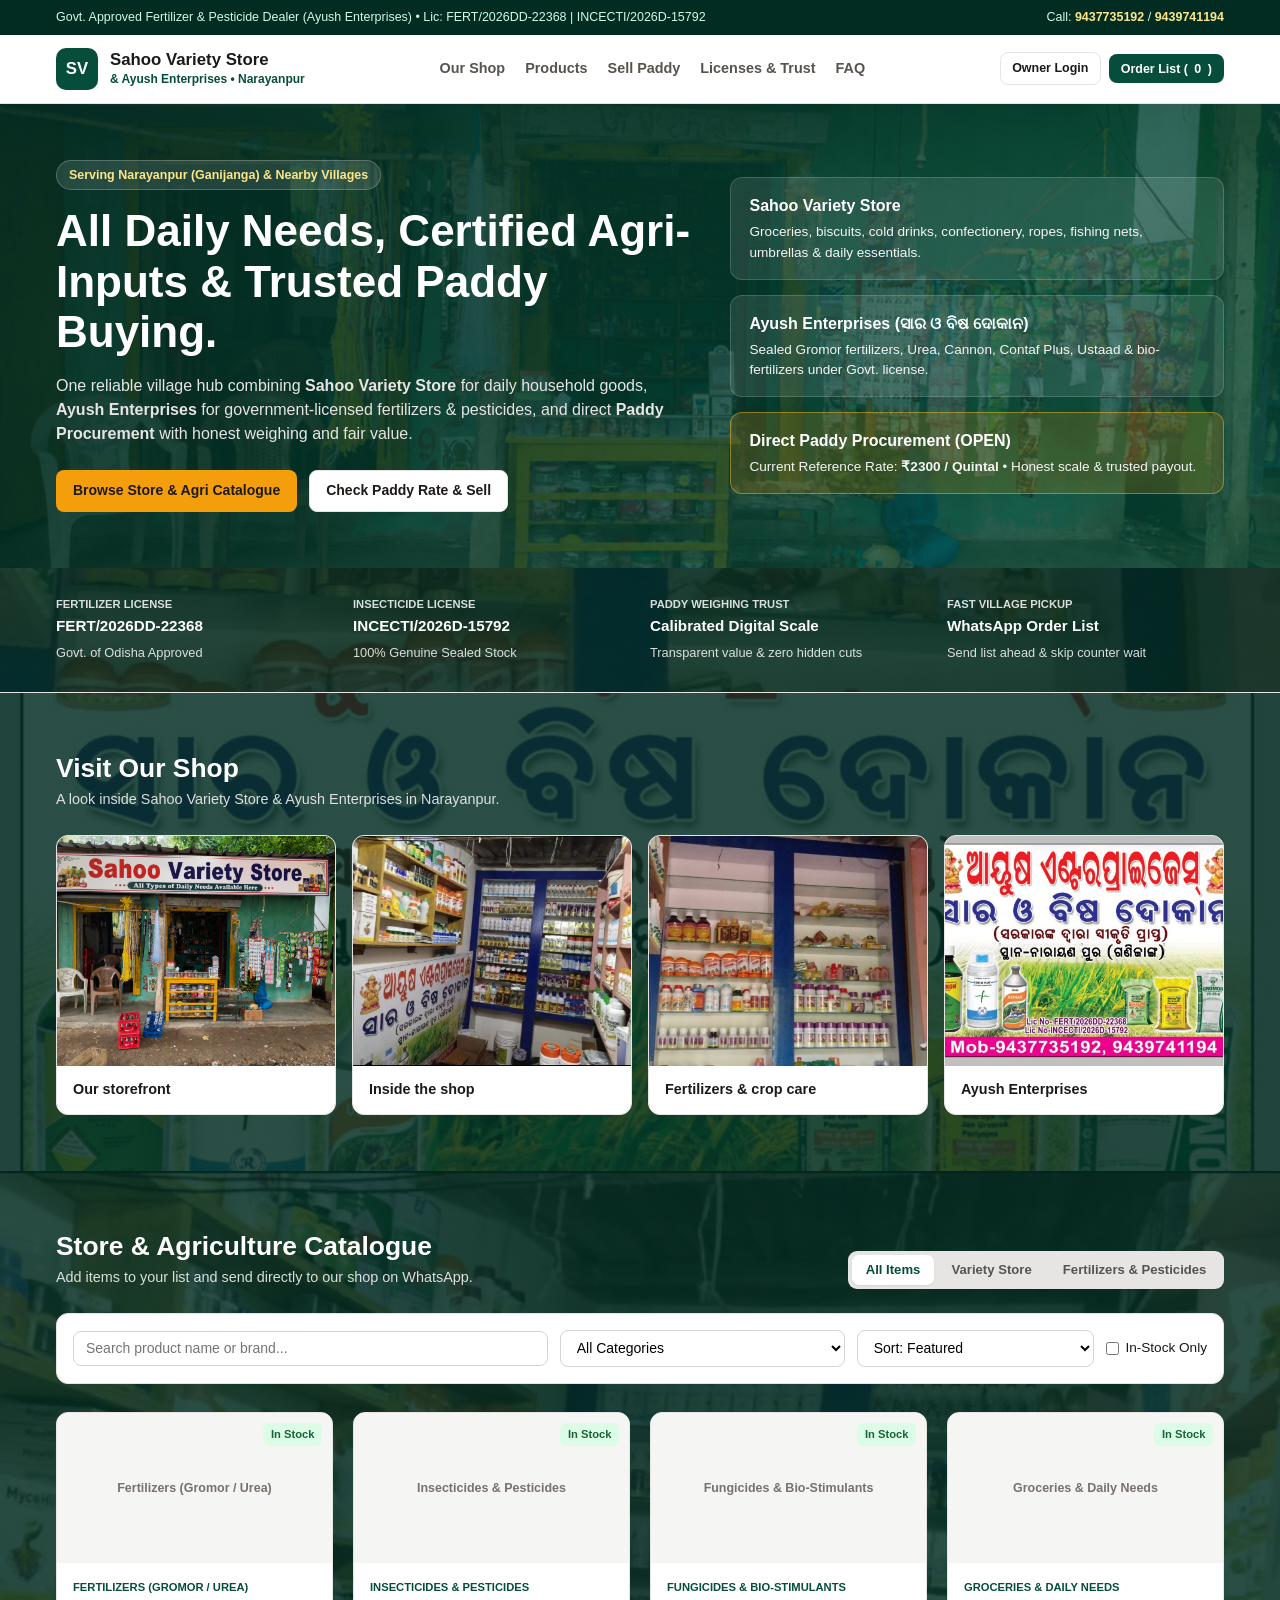
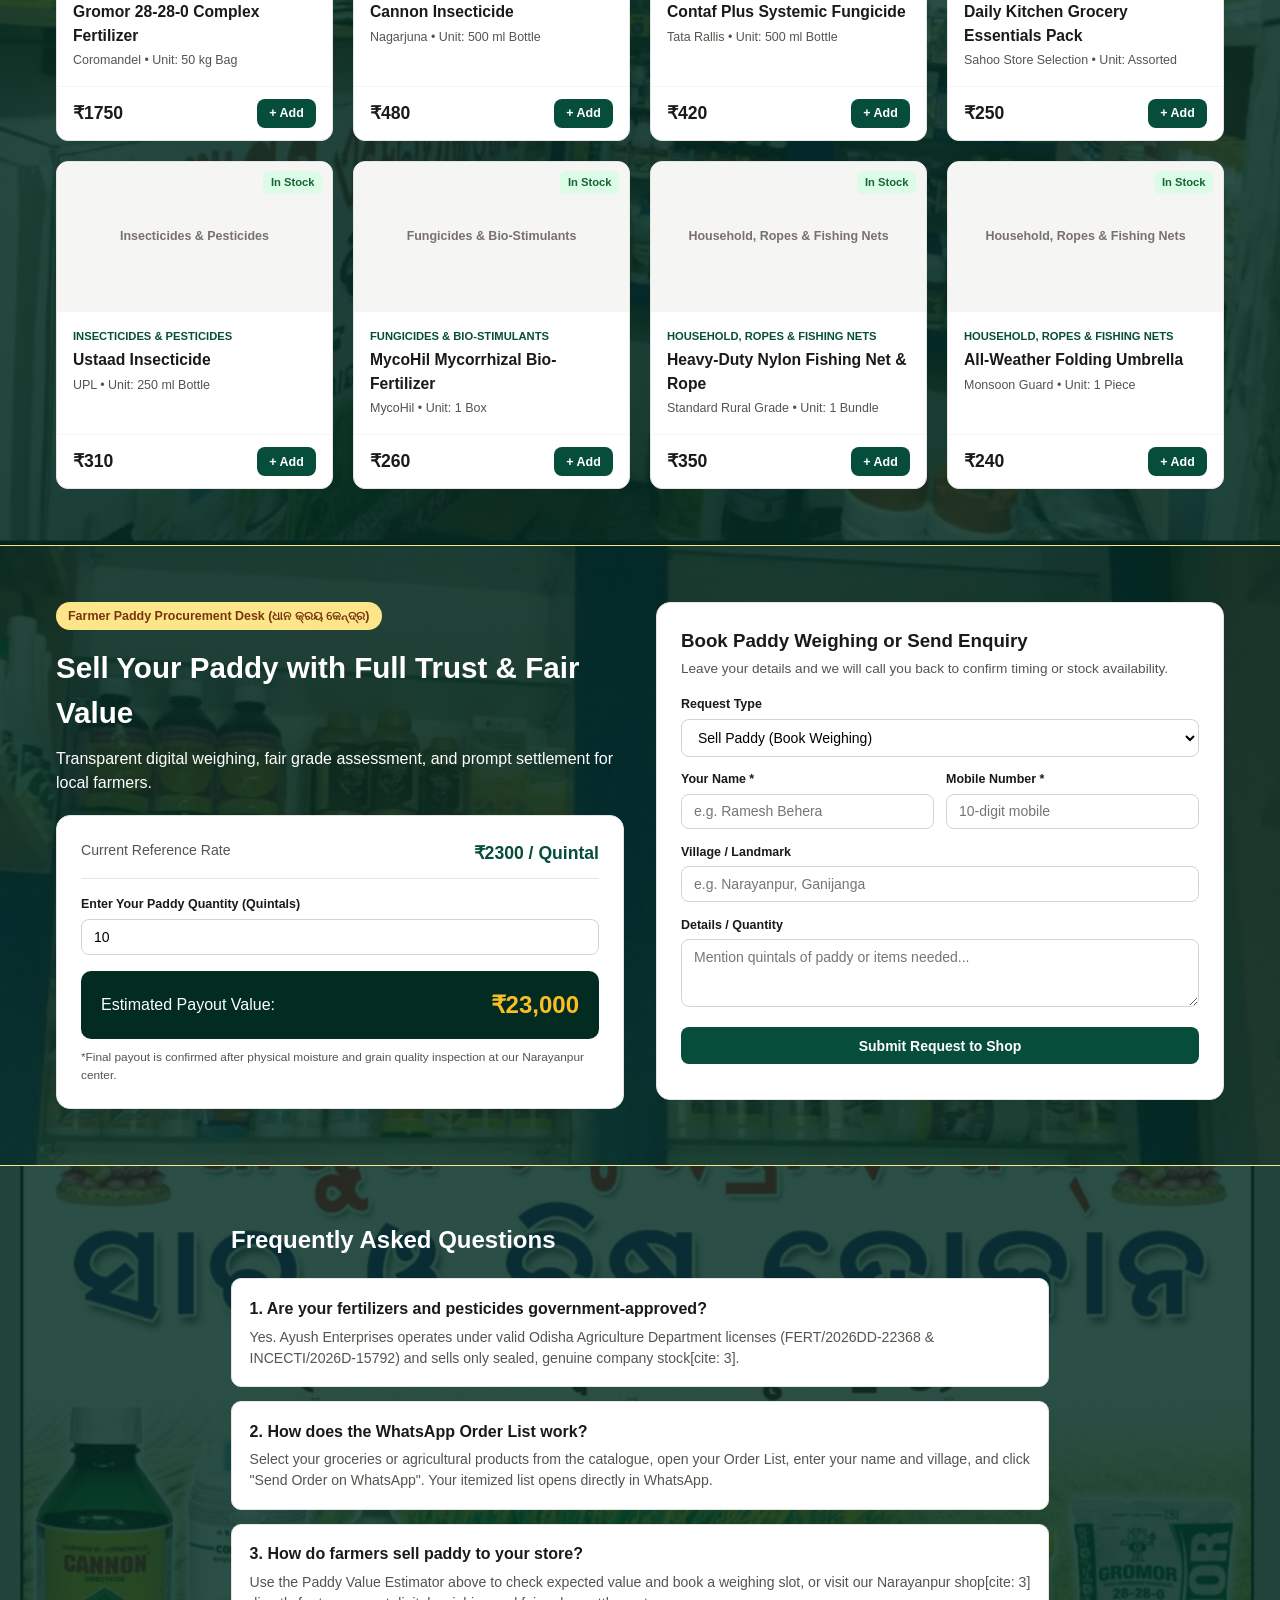
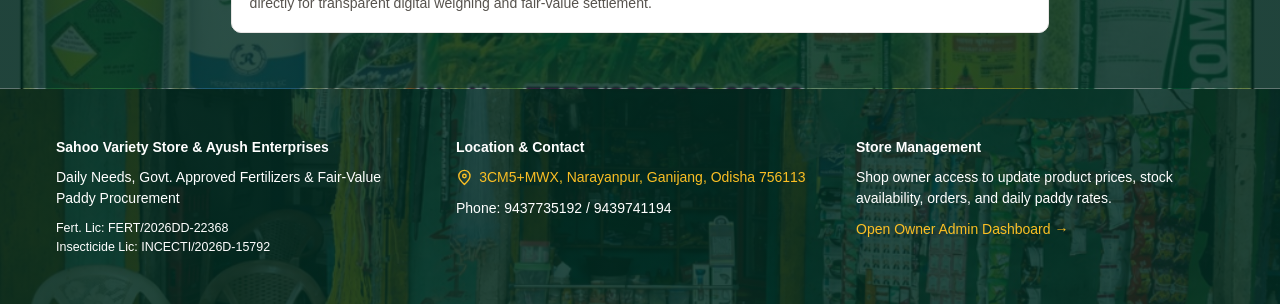
==== index.html @ 01ce20e8 "Add files via upload" ====
<!DOCTYPE html>
<html lang="en">
<head>
  <meta charset="UTF-8" />
  <meta name="viewport" content="width=device-width, initial-scale=1.0" />
  <title>Sahoo Variety Store & Ayush Enterprises | Narayanpur (Ganijanga)</title>
  <link rel="stylesheet" href="css/style.css" />
</head>
<body>

  <!-- Top Government License & Contact Bar -->
  <div class="top-bar">
    <div class="container top-bar-inner">
      <div>
        Govt. Approved Fertilizer &amp; Pesticide Dealer (Ayush Enterprises) •
        Lic: <span id="topFertLic">FERT/2026DD-22368</span> | <span id="topPestLic">INCECTI/2026D-15792</span>
      </div>
      <div>
        Call: <a id="topPhone1" href="tel:+919437735192">9437735192</a> /
        <a id="topPhone2" href="tel:+919439741194">9439741194</a>
      </div>
    </div>
  </div>

  <!-- Navigation Header -->
  <header class="header">
    <div class="container header-inner">
      <a href="#" class="brand">
        <div class="brand-badge">SV</div>
        <div>
          <h1>Sahoo Variety Store</h1>
          <p>&amp; Ayush Enterprises • Narayanpur</p>
        </div>
      </a>

      <nav class="nav-links">
        <a href="#our-shop">Our Shop</a>
        <a href="#catalogue">Products</a>
        <a href="#paddy-desk">Sell Paddy</a>
        <a href="#trust">Licenses &amp; Trust</a>
        <a href="#faq">FAQ</a>
      </nav>

      <div class="header-actions">
        <a href="admin.html" class="btn btn-outline btn-sm">Owner Login</a>
        <button id="openCartBtn" class="btn btn-primary btn-sm">
          Order List (<span id="cartBadge">0</span>)
        </button>
      </div>
    </div>
  </header>

  <!-- Hero Section -->
  <section class="hero">
    <div class="container hero-grid">
      <div>
        <span class="pill">Serving Narayanpur (Ganijanga) &amp; Nearby Villages</span>
        <h2>All Daily Needs, Certified Agri-Inputs &amp; Trusted Paddy Buying.</h2>
        <p>
          One reliable village hub combining <strong>Sahoo Variety Store</strong> for daily household goods,
          <strong>Ayush Enterprises</strong> for government-licensed fertilizers &amp; pesticides, and direct
          <strong>Paddy Procurement</strong> with honest weighing and fair value.
        </p>
        <div class="hero-cta">
          <a href="#catalogue" class="btn btn-accent">Browse Store &amp; Agri Catalogue</a>
          <a href="#paddy-desk" class="btn btn-outline">Check Paddy Rate &amp; Sell</a>
        </div>
      </div>

      <div class="pillar-cards">
        <div class="pillar-card">
          <h3>Sahoo Variety Store</h3>
          <p>Groceries, biscuits, cold drinks, confectionery, ropes, fishing nets, umbrellas &amp; daily essentials.</p>
        </div>
        <div class="pillar-card">
          <h3>Ayush Enterprises (ସାର ଓ ବିଷ ଦୋକାନ)</h3>
          <p>Sealed Gromor fertilizers, Urea, Cannon, Contaf Plus, Ustaad &amp; bio-fertilizers under Govt. license.</p>
        </div>
        <div class="pillar-card highlight">
          <h3>Direct Paddy Procurement (<span id="heroPaddyStatus">OPEN</span>)</h3>
          <p>
            Current Reference Rate: <strong>₹<span id="heroPaddyRate">2300</span> / Quintal</strong> •
            Honest scale &amp; trusted payout.
          </p>
        </div>
      </div>
    </div>
  </section>

  <!-- Trust & License Strip -->
  <section id="trust" class="trust-strip photo-background photo-background--agri">
    <div class="container trust-grid">
      <div class="trust-item">
        <small>Fertilizer License</small>
        <strong id="trustFertLic">FERT/2026DD-22368</strong>
        <span>Govt. of Odisha Approved</span>
      </div>
      <div class="trust-item">
        <small>Insecticide License</small>
        <strong id="trustPestLic">INCECTI/2026D-15792</strong>
        <span>100% Genuine Sealed Stock</span>
      </div>
      <div class="trust-item">
        <small>Paddy Weighing Trust</small>
        <strong>Calibrated Digital Scale</strong>
        <span>Transparent value &amp; zero hidden cuts</span>
      </div>
      <div class="trust-item">
        <small>Fast Village Pickup</small>
        <strong>WhatsApp Order List</strong>
        <span>Send list ahead &amp; skip counter wait</span>
      </div>
    </div>
  </section>

  <!-- Real Shop Photos -->
  <section id="our-shop" class="section shop-gallery photo-background photo-background--signboard">
    <div class="container">
      <div class="section-header">
        <div>
          <h2>Visit Our Shop</h2>
          <p style="font-size: 0.9rem;">
            A look inside Sahoo Variety Store &amp; Ayush Enterprises in Narayanpur.
          </p>
        </div>
      </div>
      <div class="shop-gallery-grid">
        <figure class="shop-gallery-card">
          <img src="images/storefront.png" alt="Sahoo Variety Store storefront in Narayanpur" loading="lazy" />
          <figcaption>Our storefront</figcaption>
        </figure>
        <figure class="shop-gallery-card">
          <img src="images/shop-interior.jpg" alt="Shelves stocked with agricultural products inside the shop" loading="lazy" />
          <figcaption>Inside the shop</figcaption>
        </figure>
        <figure class="shop-gallery-card">
          <img src="images/agri-products.jpg" alt="Fertilizers and crop-care products on display" loading="lazy" />
          <figcaption>Fertilizers &amp; crop care</figcaption>
        </figure>
        <figure class="shop-gallery-card">
          <img src="images/ayush-signboard.jpg" alt="Ayush Enterprises agricultural inputs signboard" loading="lazy" />
          <figcaption>Ayush Enterprises</figcaption>
        </figure>
      </div>
    </div>
  </section>

  <!-- Product Catalogue -->
  <section id="catalogue" class="section photo-background photo-background--interior">
    <div class="container">
      <div class="section-header">
        <div>
          <h2>Store &amp; Agriculture Catalogue</h2>
          <p style="font-size: 0.9rem;">
            Add items to your list and send directly to our shop on WhatsApp.
          </p>
        </div>

        <div class="tabs" id="divisionTabs">
          <button class="tab-btn active" data-division="all">All Items</button>
          <button class="tab-btn" data-division="variety_store">Variety Store</button>
          <button class="tab-btn" data-division="agri_inputs">Fertilizers &amp; Pesticides</button>
        </div>
      </div>

      <div class="filter-bar">
        <input type="text" id="searchInput" placeholder="Search product name or brand..." />
        <select id="categoryFilter">
          <option value="all">All Categories</option>
        </select>
        <select id="sortFilter">
          <option value="featured">Sort: Featured</option>
          <option value="price_asc">Price: Low to High</option>
          <option value="price_desc">Price: High to Low</option>
        </select>
        <label style="display:flex; align-items:center; gap:0.4rem; font-size:0.85rem; cursor:pointer;">
          <input type="checkbox" id="inStockFilter" style="width:auto;" /> In-Stock Only
        </label>
      </div>

      <div id="productGrid" class="product-grid"></div>
    </div>
  </section>

  <!-- Paddy Procurement & Farmer Trust Section -->
  <section id="paddy-desk" class="section paddy-section photo-background photo-background--agri">
    <div class="container paddy-grid">
      <div>
        <span class="pill" style="background:#fde68a; color:#78350f; border:none;">
          Farmer Paddy Procurement Desk (ଧାନ କ୍ରୟ କେନ୍ଦ୍ର)
        </span>
        <h2 style="font-size:1.85rem; margin-bottom:0.75rem;">
          Sell Your Paddy with Full Trust &amp; Fair Value
        </h2>
        <p id="paddyNoteText" style="margin-bottom:1.25rem;">
          Transparent digital weighing, fair grade assessment, and prompt settlement for local farmers.
        </p>

        <div class="card">
          <div style="display:flex; justify-content:space-between; border-bottom:1px solid var(--border); padding-bottom:0.75rem; margin-bottom:1rem;">
            <span style="font-size:0.88rem; color:var(--muted);">Current Reference Rate</span>
            <strong style="color:var(--primary); font-size:1.1rem;">₹<span id="calcRateDisplay">2300</span> / Quintal</strong>
          </div>
          <div class="form-group">
            <label for="quintalInput">Enter Your Paddy Quantity (Quintals)</label>
            <input type="number" id="quintalInput" min="1" value="10" />
          </div>
          <div class="calc-result">
            <span>Estimated Payout Value:</span>
            <strong id="estimatedPaddyValue">₹23,000</strong>
          </div>
          <p style="font-size:0.74rem; color:var(--muted); margin-top:0.65rem;">
            *Final payout is confirmed after physical moisture and grain quality inspection at our Narayanpur center.
          </p>
        </div>
      </div>

      <!-- Farmer Booking & General Enquiry Form -->
      <div class="card">
        <h3 style="margin-bottom:0.25rem;">Book Paddy Weighing or Send Enquiry</h3>
        <p style="font-size:0.85rem; color:var(--muted); margin-bottom:1rem;">
          Leave your details and we will call you back to confirm timing or stock availability.
        </p>

        <form id="enquiryForm">
          <div class="form-group">
            <label>Request Type</label>
            <select id="enqType">
              <option value="paddy_sell">Sell Paddy (Book Weighing)</option>
              <option value="bulk_agri">Fertilizer / Pesticide Requirement</option>
              <option value="general">General Variety Store Enquiry</option>
            </select>
          </div>
          <div class="form-row">
            <div class="form-group">
              <label>Your Name *</label>
              <input type="text" id="enqName" required placeholder="e.g. Ramesh Behera" />
            </div>
            <div class="form-group">
              <label>Mobile Number *</label>
              <input type="tel" id="enqPhone" required placeholder="10-digit mobile" />
            </div>
          </div>
          <div class="form-group">
            <label>Village / Landmark</label>
            <input type="text" id="enqVillage" placeholder="e.g. Narayanpur, Ganijanga" />
          </div>
          <div class="form-group">
            <label>Details / Quantity</label>
            <textarea id="enqMessage" rows="3" placeholder="Mention quintals of paddy or items needed..."></textarea>
          </div>
          <button type="submit" class="btn btn-primary" style="width:100%;">Submit Request to Shop</button>
          <p id="enqFeedback" style="font-size:0.82rem; margin-top:0.65rem; font-weight:600;"></p>
        </form>
      </div>
    </div>
  </section>

  <!-- FAQ Section -->
  <section id="faq" class="section photo-background photo-background--signboard">
    <div class="container" style="max-width:850px;">
      <h2 style="margin-bottom:1.25rem;">Frequently Asked Questions</h2>
      <div class="faq-list">
        <div class="faq-item">
          <h4>1. Are your fertilizers and pesticides government-approved?</h4>
          <p>Yes. Ayush Enterprises operates under valid Odisha Agriculture Department licenses (FERT/2026DD-22368 &amp; INCECTI/2026D-15792) and sells only sealed, genuine company stock[cite: 3].</p>
        </div>
        <div class="faq-item">
          <h4>2. How does the WhatsApp Order List work?</h4>
          <p>Select your groceries or agricultural products from the catalogue, open your Order List, enter your name and village, and click "Send Order on WhatsApp". Your itemized list opens directly in WhatsApp.</p>
        </div>
        <div class="faq-item">
          <h4>3. How do farmers sell paddy to your store?</h4>
          <p>Use the Paddy Value Estimator above to check expected value and book a weighing slot, or visit our Narayanpur shop[cite: 3] directly for transparent digital weighing and fair-value settlement.</p>
        </div>
      </div>
    </div>
  </section>

  <!-- Footer -->
  <footer class="footer photo-background photo-background--storefront">
    <div class="container footer-grid">
      <div>
        <h4>Sahoo Variety Store &amp; Ayush Enterprises</h4>
        <p id="footerTagline">Daily Needs, Govt. Approved Fertilizers &amp; Fair-Value Paddy Procurement</p>
        <p style="margin-top:0.6rem; font-size:0.78rem;">
          Fert. Lic: <span id="footFertLic">FERT/2026DD-22368</span><br />
          Insecticide Lic: <span id="footPestLic">INCECTI/2026D-15792</span>
        </p>
      </div>
      <div>
        <h4>Location &amp; Contact</h4>
        <p>
          <a id="footerAddress" class="location-link" href="https://www.google.com/maps/search/?api=1&amp;query=3CM5%2BMWX%2C%20Narayanpur%2C%20Ganijang%2C%20Odisha%20756113" target="_blank" rel="noopener noreferrer">
            <svg class="location-icon" viewBox="0 0 24 24" fill="none" stroke="currentColor" stroke-width="2" aria-hidden="true">
              <path d="M20 10c0 5-8 12-8 12S4 15 4 10a8 8 0 1 1 16 0Z" />
              <circle cx="12" cy="10" r="2.5" />
            </svg>
            <span id="footerAddressText">3CM5+MWX, Narayanpur, Ganijang, Odisha 756113</span>
          </a>
        </p>
        <p style="margin-top:0.4rem;">Phone: <span id="footerPhones">9437735192 / 9439741194</span></p>
      </div>
      <div>
        <h4>Store Management</h4>
        <p style="margin-bottom:0.6rem;">Shop owner access to update product prices, stock availability, orders, and daily paddy rates.</p>
        <a href="admin.html">Open Owner Admin Dashboard →</a>
      </div>
    </div>
  </footer>

  <!-- Product Detail Modal -->
  <div id="productModal" class="overlay">
    <div class="modal">
      <div style="display:flex; justify-content:space-between; align-items:center; margin-bottom:0.75rem;">
        <span id="modalCat" class="product-cat"></span>
        <button id="closeModalBtn" class="btn btn-outline btn-sm">✕</button>
      </div>
      <div id="modalImageWrap" style="margin-bottom:0.85rem;"></div>
      <h3 id="modalTitle" style="margin-bottom:0.25rem;"></h3>
      <p id="modalMeta" class="product-meta" style="margin-bottom:0.75rem;"></p>
      <p id="modalDesc" style="font-size:0.9rem; color:#44403c; margin-bottom:1.25rem;"></p>
      <div style="display:flex; justify-content:space-between; align-items:center; border-top:1px solid var(--border); padding-top:1rem;">
        <span id="modalPrice" class="price"></span>
        <button id="modalAddBtn" class="btn btn-primary">+ Add to Order List</button>
      </div>
    </div>
  </div>

  <!-- Slide-over Cart Drawer -->
  <div id="cartDrawer" class="overlay">
    <div class="drawer">
      <div>
        <div style="display:flex; justify-content:space-between; align-items:center; border-bottom:1px solid var(--border); padding-bottom:0.85rem;">
          <h3>Your Store Order List</h3>
          <button id="closeCartBtn" class="btn btn-outline btn-sm">✕</button>
        </div>
        <div id="cartItemsContainer"></div>
      </div>

      <form id="checkoutForm" style="border-top:1px solid var(--border); padding-top:1rem;">
        <div style="display:flex; justify-content:space-between; font-weight:800; font-size:1.05rem; margin-bottom:0.85rem;">
          <span>Estimated Total:</span>
          <span id="cartTotalDisplay">₹0</span>
        </div>
        <div class="form-group">
          <input type="text" id="orderCustName" required placeholder="Your Full Name *" />
        </div>
        <div class="form-group">
          <input type="tel" id="orderCustPhone" required placeholder="Mobile Number *" />
        </div>
        <div class="form-group">
          <input type="text" id="orderCustVillage" placeholder="Village / Pickup Note (Optional)" />
        </div>
        <button type="submit" class="btn btn-primary" style="width:100%;">
          Send Order on WhatsApp
        </button>
      </form>
    </div>
  </div>

  <!-- Embedded Complete JavaScript -->
  <script>
    const STORAGE_KEYS = {
      SETTINGS: 'svs_settings_v1',
      CATEGORIES: 'svs_categories_v1',
      PRODUCTS: 'svs_products_v1',
      ORDERS: 'svs_orders_v1',
      ENQUIRIES: 'svs_enquiries_v1'
    };

    const DEFAULT_SETTINGS = {
      storeName: 'Sahoo Variety Store & Ayush Enterprises',
      tagline: 'Daily Needs, Govt. Approved Fertilizers & Fair-Value Paddy Procurement',
      address: '3CM5+MWX, Narayanpur, Ganijang, Odisha 756113',
      phonePrimary: '9437735192',
      phoneSecondary: '9439741194',
      whatsappNumber: '919437735192',
      fertLicense: 'FERT/2026DD-22368',
      insecticideLicense: 'INCECTI/2026D-15792',
      paddyRate: 2300,
      paddyActive: true,
      paddyNote: 'Transparent digital weighing, fair grade assessment, and prompt settlement for local farmers.'
    };

    const DEFAULT_CATEGORIES = [
      { id: 'cat-1', name: 'Groceries & Daily Needs', division: 'variety_store' },
      { id: 'cat-2', name: 'Snacks, Biscuits & Cold Drinks', division: 'variety_store' },
      { id: 'cat-3', name: 'Household, Ropes & Fishing Nets', division: 'variety_store' },
      { id: 'cat-4', name: 'Fertilizers (Gromor / Urea)', division: 'agri_inputs' },
      { id: 'cat-5', name: 'Insecticides & Pesticides', division: 'agri_inputs' },
      { id: 'cat-6', name: 'Fungicides & Bio-Stimulants', division: 'agri_inputs' }
    ];

    const DEFAULT_PRODUCTS = [
      { id: 'p-1', categoryId: 'cat-4', name: 'Gromor 28-28-0 Complex Fertilizer', brand: 'Coromandel', unit: '50 kg Bag', price: 1750, inStock: true, featured: true, description: 'Balanced Nitrogen & Phosphate complex fertilizer for strong paddy root and tiller development.', image: '' },
      { id: 'p-2', categoryId: 'cat-5', name: 'Cannon Insecticide', brand: 'Nagarjuna', unit: '500 ml Bottle', price: 480, inStock: true, featured: true, description: 'Effective broad-spectrum insecticide for stem borer and leaf folder control[cite: 3].', image: '' },
      { id: 'p-3', categoryId: 'cat-6', name: 'Contaf Plus Systemic Fungicide', brand: 'Tata Rallis', unit: '500 ml Bottle', price: 420, inStock: true, featured: true, description: 'Trusted systemic fungicide for sheath blight and blast protection in paddy[cite: 3].', image: '' },
      { id: 'p-4', categoryId: 'cat-5', name: 'Ustaad Insecticide', brand: 'UPL', unit: '250 ml Bottle', price: 310, inStock: true, featured: false, description: 'Fast-acting crop protection solution approved under Odisha agriculture standards[cite: 3].', image: '' },
      { id: 'p-5', categoryId: 'cat-6', name: 'MycoHil Mycorrhizal Bio-Fertilizer', brand: 'MycoHil', unit: '1 Box', price: 260, inStock: true, featured: false, description: 'Enhances nutrient uptake and drought resilience in paddy and vegetable crops[cite: 4].', image: '' },
      { id: 'p-6', categoryId: 'cat-1', name: 'Daily Kitchen Grocery Essentials Pack', brand: 'Sahoo Store Selection', unit: 'Assorted', price: 250, inStock: true, featured: true, description: 'Cooking oil, pulses, spices, tea, and everyday household staples available fresh[cite: 1].', image: '' },
      { id: 'p-7', categoryId: 'cat-3', name: 'Heavy-Duty Nylon Fishing Net & Rope', brand: 'Standard Rural Grade', unit: '1 Bundle', price: 350, inStock: true, featured: false, description: 'Durable fishing nets and strong multipurpose nylon ropes stocked in-store[cite: 1].', image: '' },
      { id: 'p-8', categoryId: 'cat-3', name: 'All-Weather Folding Umbrella', brand: 'Monsoon Guard', unit: '1 Piece', price: 240, inStock: true, featured: false, description: 'Sturdy wind-resistant umbrella for farm and daily travel.', image: '' }
    ];

    const StoreDB = {
      getSettings() { const s = localStorage.getItem(STORAGE_KEYS.SETTINGS); return s ? JSON.parse(s) : { ...DEFAULT_SETTINGS }; },
      getCategories() {
        const s = localStorage.getItem(STORAGE_KEYS.CATEGORIES);
        if (!s) { localStorage.setItem(STORAGE_KEYS.CATEGORIES, JSON.stringify(DEFAULT_CATEGORIES)); return [...DEFAULT_CATEGORIES]; }
        return JSON.parse(s);
      },
      getProducts() {
        const s = localStorage.getItem(STORAGE_KEYS.PRODUCTS);
        if (!s) { localStorage.setItem(STORAGE_KEYS.PRODUCTS, JSON.stringify(DEFAULT_PRODUCTS)); return [...DEFAULT_PRODUCTS]; }
        return JSON.parse(s);
      },
      getOrders() { return JSON.parse(localStorage.getItem(STORAGE_KEYS.ORDERS) || '[]'); },
      saveOrders(l) { localStorage.setItem(STORAGE_KEYS.ORDERS, JSON.stringify(l)); },
      getEnquiries() { return JSON.parse(localStorage.getItem(STORAGE_KEYS.ENQUIRIES) || '[]'); },
      saveEnquiries(l) { localStorage.setItem(STORAGE_KEYS.ENQUIRIES, JSON.stringify(l)); }
    };

    document.addEventListener('DOMContentLoaded', () => {
      const settings = StoreDB.getSettings();
      const categories = StoreDB.getCategories();
      const products = StoreDB.getProducts();

      let activeDivision = 'all';
      let cart = [];

      document.getElementById('topFertLic').textContent = settings.fertLicense;
      document.getElementById('topPestLic').textContent = settings.insecticideLicense;
      document.getElementById('trustFertLic').textContent = settings.fertLicense;
      document.getElementById('trustPestLic').textContent = settings.insecticideLicense;
      document.getElementById('footFertLic').textContent = settings.fertLicense;
      document.getElementById('footPestLic').textContent = settings.insecticideLicense;

      document.getElementById('topPhone1').textContent = settings.phonePrimary;
      document.getElementById('topPhone1').href = `tel:+91${settings.phonePrimary}`;
      document.getElementById('topPhone2').textContent = settings.phoneSecondary;
      document.getElementById('topPhone2').href = `tel:+91${settings.phoneSecondary}`;
      document.getElementById('footerPhones').textContent = `${settings.phonePrimary} / ${settings.phoneSecondary}`;
      document.getElementById('footerAddressText').textContent =
        settings.address === 'Narayanpur (Ganijanga), Odisha' ? DEFAULT_SETTINGS.address : settings.address;
      document.getElementById('footerTagline').textContent = settings.tagline;

      document.getElementById('heroPaddyRate').textContent = settings.paddyRate;
      document.getElementById('calcRateDisplay').textContent = settings.paddyRate;
      document.getElementById('heroPaddyStatus').textContent = settings.paddyActive ? 'OPEN' : 'SEASONAL';
      document.getElementById('paddyNoteText').textContent = settings.paddyNote;

      const categoryFilter = document.getElementById('categoryFilter');
      function populateCategories() {
        categoryFilter.innerHTML = '<option value="all">All Categories</option>';
        categories.filter(c => activeDivision === 'all' || c.division === activeDivision).forEach(c => {
          const opt = document.createElement('option');
          opt.value = c.id;
          opt.textContent = c.name;
          categoryFilter.appendChild(opt);
        });
      }
      populateCategories();

      const productGrid = document.getElementById('productGrid');
      function renderProducts() {
        const query = document.getElementById('searchInput').value.trim().toLowerCase();
        const selectedCat = categoryFilter.value;
        const sortMode = document.getElementById('sortFilter').value;
        const inStockOnly = document.getElementById('inStockFilter').checked;
        const catMap = Object.fromEntries(categories.map(c => [c.id, c]));

        let filtered = products.filter(p => {
          const cat = catMap[p.categoryId];
          if (activeDivision !== 'all' && cat?.division !== activeDivision) return false;
          if (selectedCat !== 'all' && p.categoryId !== selectedCat) return false;
          if (inStockOnly && !p.inStock) return false;
          if (query) {
            const match = p.name.toLowerCase().includes(query) || (p.brand && p.brand.toLowerCase().includes(query));
            if (!match) return false;
          }
          return true;
        });

        if (sortMode === 'price_asc') filtered.sort((a, b) => (a.price || 999999) - (b.price || 999999));
        else if (sortMode === 'price_desc') filtered.sort((a, b) => (b.price || 0) - (a.price || 0));
        else filtered.sort((a, b) => Number(b.featured) - Number(a.featured));

        if (filtered.length === 0) {
          productGrid.innerHTML = `<div class="card" style="grid-column:1/-1; text-align:center;"><p><strong>No matching items found.</strong></p></div>`;
          return;
        }

        productGrid.innerHTML = filtered.map(p => {
          const catName = catMap[p.categoryId]?.name || 'Store Item';
          const thumbHtml = p.image ? `<img src="${p.image}" alt="${p.name}" />` : `<div class="product-thumb-placeholder">${catName}</div>`;
          return `
            <article class="product-card">
              <div>
                <div class="product-thumb" onclick="openProductModal('${p.id}')">
                  ${thumbHtml}
                  <span class="stock-badge ${p.inStock ? 'stock-in' : 'stock-out'}">${p.inStock ? 'In Stock' : 'Out of Stock'}</span>
                </div>
                <div class="product-body">
                  <div class="product-cat">${catName}</div>
                  <h3 class="product-title" onclick="openProductModal('${p.id}')">${p.name}</h3>
                  <p class="product-meta">${p.brand ? p.brand + ' • ' : ''}Unit: ${p.unit}</p>
                </div>
              </div>
              <div class="product-footer">
                <span class="price">${p.price ? '₹' + p.price : 'Ask Rate'}</span>
                <button class="btn btn-primary btn-sm" ${!p.inStock ? 'disabled' : ''} onclick="addToCart('${p.id}')">${p.inStock ? '+ Add' : 'Unavailable'}</button>
              </div>
            </article>
          `;
        }).join('');
      }

      document.querySelectorAll('#divisionTabs .tab-btn').forEach(btn => {
        btn.addEventListener('click', () => {
          document.querySelectorAll('#divisionTabs .tab-btn').forEach(b => b.classList.remove('active'));
          btn.classList.add('active');
          activeDivision = btn.dataset.division;
          populateCategories();
          renderProducts();
        });
      });

      document.getElementById('searchInput').addEventListener('input', renderProducts);
      categoryFilter.addEventListener('change', renderProducts);
      document.getElementById('sortFilter').addEventListener('change', renderProducts);
      document.getElementById('inStockFilter').addEventListener('change', renderProducts);

      const productModal = document.getElementById('productModal');
      window.openProductModal = function (id) {
        const p = products.find(item => item.id === id);
        if (!p) return;
        const cat = categories.find(c => c.id === p.categoryId);
        document.getElementById('modalCat').textContent = cat ? cat.name : 'Store Item';
        document.getElementById('modalTitle').textContent = p.name;
        document.getElementById('modalMeta').textContent = `${p.brand ? 'Brand: ' + p.brand + ' • ' : ''}Pack Size: ${p.unit}`;
        document.getElementById('modalDesc').textContent = p.description || 'Available at Sahoo Variety Store & Ayush Enterprises.';
        document.getElementById('modalPrice').textContent = p.price ? `₹${p.price}` : 'Confirm Rate at Store';
        document.getElementById('modalImageWrap').innerHTML = p.image ? `<img src="${p.image}" alt="${p.name}" style="width:100%; height:200px; object-fit:cover; border-radius:10px;" />` : '';

        const addBtn = document.getElementById('modalAddBtn');
        addBtn.disabled = !p.inStock;
        addBtn.textContent = p.inStock ? '+ Add to Order List' : 'Currently Out of Stock';
        addBtn.onclick = () => { addToCart(p.id); productModal.classList.remove('open'); cartDrawer.classList.add('open'); };
        productModal.classList.add('open');
      };
      document.getElementById('closeModalBtn').onclick = () => productModal.classList.remove('open');

      const cartDrawer = document.getElementById('cartDrawer');
      document.getElementById('openCartBtn').onclick = () => cartDrawer.classList.add('open');
      document.getElementById('closeCartBtn').onclick = () => cartDrawer.classList.remove('open');

      window.addToCart = function (id) {
        const product = products.find(p => p.id === id);
        if (!product || !product.inStock) return;
        const existing = cart.find(c => c.product.id === id);
        if (existing) existing.qty += 1;
        else cart.push({ product, qty: 1 });
        renderCart();
      };

      window.changeCartQty = function (id, delta) {
        cart = cart.map(item => item.product.id === id ? { ...item, qty: item.qty + delta } : item).filter(item => item.qty > 0);
        renderCart();
      };

      function renderCart() {
        const totalCount = cart.reduce((sum, i) => sum + i.qty, 0);
        const totalAmount = cart.reduce((sum, i) => sum + (i.product.price || 0) * i.qty, 0);
        document.getElementById('cartBadge').textContent = totalCount;
        document.getElementById('cartTotalDisplay').textContent = `₹${totalAmount.toFixed(2)}`;

        const container = document.getElementById('cartItemsContainer');
        if (cart.length === 0) {
          container.innerHTML = '<p style="color:var(--muted); font-size:0.88rem; padding:2rem 0; text-align:center;">Your order list is empty.</p>';
          return;
        }
        container.innerHTML = cart.map(item => `
          <div class="cart-row">
            <div>
              <strong style="font-size:0.88rem;">${item.product.name}</strong>
              <div style="font-size:0.75rem; color:var(--muted);">${item.product.unit} • ${item.product.price ? '₹' + item.product.price : 'Ask Rate'}</div>
            </div>
            <div class="qty-controls">
              <button type="button" class="btn btn-outline btn-sm" onclick="changeCartQty('${item.product.id}', -1)">-</button>
              <strong style="min-width:18px; text-align:center; font-size:0.85rem;">${item.qty}</strong>
              <button type="button" class="btn btn-outline btn-sm" onclick="changeCartQty('${item.product.id}', 1)">+</button>
            </div>
          </div>
        `).join('');
      }

      document.getElementById('checkoutForm').addEventListener('submit', e => {
        e.preventDefault();
        if (cart.length === 0) return;
        const name = document.getElementById('orderCustName').value.trim();
        const phone = document.getElementById('orderCustPhone').value.trim();
        const village = document.getElementById('orderCustVillage').value.trim();
        const totalAmount = cart.reduce((sum, i) => sum + (i.product.price || 0) * i.qty, 0);

        const orders = StoreDB.getOrders();
        orders.unshift({
          id: 'ORD-' + Date.now().toString().slice(-5),
          customerName: name, customerPhone: phone, village,
          items: cart.map(c => ({ name: c.product.name, unit: c.product.unit, qty: c.qty, price: c.product.price })),
          totalAmount, status: 'pending', createdAt: new Date().toLocaleString()
        });
        StoreDB.saveOrders(orders);

        const lines = cart.map((c, idx) => `${idx + 1}. *${c.product.name}* (${c.product.unit}) x ${c.qty} = ${c.product.price ? '₹' + c.product.price * c.qty : 'Confirm Rate'}`);
        const message = [`*New Order — ${settings.storeName}*`, `Customer: ${name}`, `Phone: ${phone}`, village ? `Village: ${village}` : '', `--------------------------`, ...lines, `--------------------------`, `*Estimated Total: ₹${totalAmount.toFixed(2)}*`, `Please confirm availability and pickup time.`].filter(Boolean).join('\n');
        window.open(`https://wa.me/${settings.whatsappNumber}?text=${encodeURIComponent(message)}`, '_blank');
      });

      const quintalInput = document.getElementById('quintalInput');
      function updatePaddyCalc() {
        const q = parseFloat(quintalInput.value) || 0;
        document.getElementById('estimatedPaddyValue').textContent = `₹${(q * settings.paddyRate).toLocaleString('en-IN')}`;
      }
      quintalInput.addEventListener('input', updatePaddyCalc);
      updatePaddyCalc();

      document.getElementById('enquiryForm').addEventListener('submit', e => {
        e.preventDefault();
        const type = document.getElementById('enqType').value;
        const name = document.getElementById('enqName').value.trim();
        const phone = document.getElementById('enqPhone').value.trim();
        const village = document.getElementById('enqVillage').value.trim();
        const msg = document.getElementById('enqMessage').value.trim();

        const enquiries = StoreDB.getEnquiries();
        enquiries.unshift({
          id: 'ENQ-' + Date.now().toString().slice(-5),
          type, name, phone, village,
          message: msg || (type === 'paddy_sell' ? `Approx ${quintalInput.value} quintals paddy ready.` : 'Store enquiry'),
          resolved: false, createdAt: new Date().toLocaleString()
        });
        StoreDB.saveEnquiries(enquiries);

        e.target.reset();
        const feedback = document.getElementById('enqFeedback');
        feedback.style.color = 'var(--success)';
        feedback.textContent = 'Thank you! Your request has been saved for the shop owner.';
      });

      renderProducts();
      renderCart();
    });
  </script>
</body>
</html>
---- css/style.css ----
:root {
  --primary: #064e3b;
  --primary-dark: #022c22;
  --primary-light: #ecfdf5;
  --accent: #f59e0b;
  --accent-dark: #b45309;
  --bg: #fafaf9;
  --surface: #ffffff;
  --text: #1c1917;
  --muted: #57534e;
  --border: #e7e5e4;
  --danger: #dc2626;
  --success: #15803d;
}

* {
  box-sizing: border-box;
  margin: 0;
  padding: 0;
}

html {
  scroll-behavior: smooth;
  font-family: -apple-system, BlinkMacSystemFont, "Segoe UI", Roboto, sans-serif;
  background: var(--bg);
  color: var(--text);
  line-height: 1.5;
}

.container {
  max-width: 1200px;
  margin: 0 auto;
  padding: 0 1rem;
}

/* Top Trust Bar */
.top-bar {
  background: var(--primary-dark);
  color: #d1fae5;
  font-size: 0.78rem;
  padding: 0.5rem 0;
}
.top-bar-inner {
  display: flex;
  flex-wrap: wrap;
  justify-content: space-between;
  gap: 0.5rem;
}
.top-bar a {
  color: #fde68a;
  text-decoration: none;
  font-weight: 600;
}

/* Header */
.header {
  position: sticky;
  top: 0;
  z-index: 40;
  background: rgba(255, 255, 255, 0.96);
  backdrop-filter: blur(6px);
  border-bottom: 1px solid var(--border);
}
.header-inner {
  display: flex;
  align-items: center;
  justify-content: space-between;
  height: 68px;
  gap: 1rem;
}
.brand {
  display: flex;
  align-items: center;
  gap: 0.75rem;
  text-decoration: none;
  color: inherit;
}
.brand-badge {
  width: 42px;
  height: 42px;
  border-radius: 10px;
  background: var(--primary);
  color: #fff;
  display: grid;
  place-items: center;
  font-weight: 800;
  font-size: 1.05rem;
}
.brand h1 {
  font-size: 1.05rem;
  line-height: 1.2;
}
.brand p {
  font-size: 0.75rem;
  color: var(--primary);
  font-weight: 600;
}
.nav-links {
  display: flex;
  gap: 1.25rem;
}
.nav-links a {
  text-decoration: none;
  color: var(--muted);
  font-size: 0.9rem;
  font-weight: 600;
}
.nav-links a:hover {
  color: var(--primary);
}
.header-actions {
  display: flex;
  align-items: center;
  gap: 0.5rem;
}

/* Buttons */
.btn {
  display: inline-flex;
  align-items: center;
  justify-content: center;
  gap: 0.4rem;
  padding: 0.6rem 1rem;
  border-radius: 8px;
  font-size: 0.875rem;
  font-weight: 700;
  border: 1px solid transparent;
  cursor: pointer;
  text-decoration: none;
  transition: 0.15s ease;
}
.btn-primary {
  background: var(--primary);
  color: #fff;
}
.btn-primary:hover {
  background: var(--primary-dark);
}
.btn-accent {
  background: var(--accent);
  color: #1c1917;
}
.btn-accent:hover {
  background: #fbbf24;
}
.btn-outline {
  background: #fff;
  border-color: var(--border);
  color: var(--text);
}
.btn-outline:hover {
  background: #f5f5f4;
}
.btn-danger {
  background: #fee2e2;
  color: var(--danger);
}
.btn-sm {
  padding: 0.4rem 0.7rem;
  font-size: 0.78rem;
}
.btn:disabled {
  opacity: 0.45;
  cursor: not-allowed;
}

/* Hero */
.hero {
  background:
    linear-gradient(110deg, rgba(2, 44, 34, 0.91), rgba(6, 78, 59, 0.74)),
    url("../images/storefront.png") center 52% / cover no-repeat;
  color: #fff;
  padding: 3.5rem 0;
}
.hero-grid {
  display: grid;
  grid-template-columns: 1.3fr 1fr;
  gap: 2rem;
  align-items: center;
}
.pill {
  display: inline-block;
  background: rgba(255, 255, 255, 0.12);
  border: 1px solid rgba(255, 255, 255, 0.22);
  color: #fde68a;
  padding: 0.3rem 0.75rem;
  border-radius: 999px;
  font-size: 0.78rem;
  font-weight: 600;
  margin-bottom: 1rem;
}
.hero h2 {
  font-size: clamp(1.75rem, 3.5vw, 2.75rem);
  line-height: 1.15;
  margin-bottom: 1rem;
}
.hero p {
  color: #e7e5e4;
  margin-bottom: 1.5rem;
  font-size: 1rem;
}
.hero-cta {
  display: flex;
  flex-wrap: wrap;
  gap: 0.75rem;
}
.pillar-cards {
  display: grid;
  gap: 0.9rem;
}
.pillar-card {
  background: rgba(255, 255, 255, 0.1);
  border: 1px solid rgba(255, 255, 255, 0.16);
  padding: 1rem 1.15rem;
  border-radius: 12px;
}
.pillar-card.highlight {
  background: rgba(245, 158, 11, 0.18);
  border-color: rgba(251, 191, 36, 0.45);
}
.pillar-card h3 {
  font-size: 1rem;
  margin-bottom: 0.25rem;
}
.pillar-card p {
  font-size: 0.85rem;
  margin: 0;
  color: #f5f5f4;
}

/* Trust Bar */
.trust-strip {
  background: #fff;
  border-bottom: 1px solid var(--border);
  padding: 1.75rem 0;
}
.trust-grid {
  display: grid;
  grid-template-columns: repeat(4, 1fr);
  gap: 1.25rem;
}
.trust-item small {
  display: block;
  text-transform: uppercase;
  font-size: 0.7rem;
  font-weight: 700;
  color: var(--muted);
}
.trust-item strong {
  display: block;
  font-size: 0.95rem;
  margin: 0.15rem 0;
}
.trust-item span {
  font-size: 0.8rem;
  color: var(--muted);
}

/* Sections */
.section {
  padding: 3.5rem 0;
}
.section-header {
  display: flex;
  flex-wrap: wrap;
  justify-content: space-between;
  align-items: flex-end;
  gap: 1rem;
  margin-bottom: 1.5rem;
}
.section-header h2 {
  font-size: 1.65rem;
}

/* Shop Photo Gallery */
.shop-gallery {
  background: #f5f5f4;
}
.shop-gallery-grid {
  display: grid;
  grid-template-columns: repeat(4, 1fr);
  gap: 1rem;
}
.shop-gallery-card {
  background: #fff;
  border: 1px solid var(--border);
  border-radius: 12px;
  overflow: hidden;
}
.shop-gallery-card img {
  display: block;
  width: 100%;
  height: 230px;
  object-fit: cover;
}
.shop-gallery-card figcaption {
  padding: 0.85rem 1rem;
  font-size: 0.9rem;
  font-weight: 700;
}

/* Tabs & Filters */
.tabs {
  display: inline-flex;
  background: #e7e5e4;
  padding: 0.25rem;
  border-radius: 9px;
  gap: 0.25rem;
}
.tab-btn {
  border: none;
  background: transparent;
  padding: 0.45rem 0.85rem;
  border-radius: 7px;
  font-size: 0.82rem;
  font-weight: 700;
  color: var(--muted);
  cursor: pointer;
}
.tab-btn.active {
  background: #fff;
  color: var(--primary);
  box-shadow: 0 1px 2px rgba(0, 0, 0, 0.08);
}

.filter-bar {
  background: #fff;
  border: 1px solid var(--border);
  border-radius: 12px;
  padding: 1rem;
  display: grid;
  grid-template-columns: 2fr 1.2fr 1fr auto;
  gap: 0.75rem;
  align-items: center;
  margin-bottom: 1.75rem;
}
input, select, textarea {
  width: 100%;
  padding: 0.55rem 0.75rem;
  border: 1px solid #d6d3d1;
  border-radius: 8px;
  font-size: 0.875rem;
  font-family: inherit;
  background: #fff;
}
input:focus, select:focus, textarea:focus {
  outline: 2px solid #a7f3d0;
  border-color: var(--primary);
}

/* Product Grid */
.product-grid {
  display: grid;
  grid-template-columns: repeat(4, 1fr);
  gap: 1.25rem;
}
.product-card {
  background: #fff;
  border: 1px solid var(--border);
  border-radius: 12px;
  overflow: hidden;
  display: flex;
  flex-direction: column;
  justify-content: space-between;
}
.product-thumb {
  height: 150px;
  background: #f5f5f4;
  position: relative;
  display: flex;
  align-items: center;
  justify-content: center;
  cursor: pointer;
  overflow: hidden;
}
.product-thumb img {
  width: 100%;
  height: 100%;
  object-fit: cover;
}
.product-thumb-placeholder {
  font-size: 0.78rem;
  font-weight: 700;
  color: #78716c;
  text-align: center;
  padding: 1rem;
}
.stock-badge {
  position: absolute;
  top: 0.6rem;
  right: 0.6rem;
  font-size: 0.7rem;
  font-weight: 700;
  padding: 0.2rem 0.5rem;
  border-radius: 6px;
}
.stock-in {
  background: #dcfce7;
  color: #166534;
}
.stock-out {
  background: #fee2e2;
  color: #991b1b;
}
.product-body {
  padding: 1rem;
}
.product-cat {
  font-size: 0.7rem;
  font-weight: 700;
  text-transform: uppercase;
  color: var(--primary);
}
.product-title {
  font-size: 0.98rem;
  font-weight: 700;
  margin: 0.25rem 0;
  cursor: pointer;
}
.product-meta {
  font-size: 0.78rem;
  color: var(--muted);
}
.product-footer {
  padding: 0.75rem 1rem;
  border-top: 1px solid #f5f5f4;
  display: flex;
  align-items: center;
  justify-content: space-between;
}
.price {
  font-size: 1.1rem;
  font-weight: 800;
}

/* Paddy Desk */
.paddy-section {
  background: #fffbeb;
  border-top: 1px solid #fde68a;
  border-bottom: 1px solid #fde68a;
}
.paddy-grid {
  display: grid;
  grid-template-columns: 1fr 1fr;
  gap: 2rem;
  align-items: start;
}
.card {
  background: #fff;
  border: 1px solid var(--border);
  border-radius: 14px;
  padding: 1.5rem;
}
.calc-result {
  background: var(--primary-dark);
  color: #fff;
  padding: 1rem 1.25rem;
  border-radius: 10px;
  display: flex;
  justify-content: space-between;
  align-items: center;
  margin-top: 1rem;
}
.calc-result strong {
  font-size: 1.5rem;
  color: #fbbf24;
}
.form-group {
  margin-bottom: 0.85rem;
}
.form-group label {
  display: block;
  font-size: 0.78rem;
  font-weight: 700;
  margin-bottom: 0.3rem;
}
.form-row {
  display: grid;
  grid-template-columns: 1fr 1fr;
  gap: 0.75rem;
}

/* FAQ */
.faq-list {
  display: grid;
  gap: 0.85rem;
}
.faq-item {
  background: #fff;
  border: 1px solid var(--border);
  border-radius: 10px;
  padding: 1.1rem;
}
.faq-item h4 {
  margin-bottom: 0.35rem;
}
.faq-item p {
  font-size: 0.88rem;
  color: var(--muted);
}

/* Drawer & Modal */
.overlay {
  position: fixed;
  inset: 0;
  background: rgba(0, 0, 0, 0.55);
  z-index: 60;
  display: none;
}
.overlay.open {
  display: flex;
}
.drawer {
  margin-left: auto;
  background: #fff;
  width: 100%;
  max-width: 420px;
  height: 100%;
  padding: 1.5rem;
  display: flex;
  flex-direction: column;
  justify-content: space-between;
  overflow-y: auto;
}
.modal {
  margin: auto;
  background: #fff;
  width: 92%;
  max-width: 500px;
  border-radius: 14px;
  padding: 1.5rem;
}
.cart-row {
  display: flex;
  justify-content: space-between;
  align-items: center;
  padding: 0.75rem 0;
  border-bottom: 1px solid #f5f5f4;
  gap: 0.5rem;
}
.qty-controls {
  display: flex;
  align-items: center;
  gap: 0.4rem;
}

/* Footer */
.footer {
  background: #1c1917;
  color: #d6d3d1;
  padding: 3rem 0;
  font-size: 0.875rem;
}
.footer-grid {
  display: grid;
  grid-template-columns: repeat(3, 1fr);
  gap: 2rem;
}
.footer h4 {
  color: #fff;
  margin-bottom: 0.6rem;
}
.footer a {
  color: #fbbf24;
  text-decoration: none;
}
.location-link {
  display: inline-flex;
  align-items: flex-start;
  gap: 0.4rem;
}
.location-icon {
  width: 1.05rem;
  height: 1.05rem;
  flex: 0 0 auto;
  margin-top: 0.12rem;
}

/* Admin Specific */
.admin-layout {
  display: grid;
  grid-template-columns: 1fr 1.4fr;
  gap: 1.5rem;
  align-items: start;
}
.table-wrap {
  overflow-x: auto;
}
table {
  width: 100%;
  border-collapse: collapse;
  font-size: 0.85rem;
}
th, td {
  text-align: left;
  padding: 0.7rem;
  border-bottom: 1px solid var(--border);
}
th {
  background: #f5f5f4;
  font-size: 0.75rem;
  text-transform: uppercase;
}

@media (max-width: 960px) {
  .hero-grid, .paddy-grid, .admin-layout {
    grid-template-columns: 1fr;
  }
  .shop-gallery-grid {
    grid-template-columns: repeat(2, 1fr);
  }
  .product-grid {
    grid-template-columns: repeat(2, 1fr);
  }
  .trust-grid {
    grid-template-columns: repeat(2, 1fr);
  }
  .filter-bar {
    grid-template-columns: 1fr 1fr;
  }
  .nav-links {
    display: none;
  }
}

@media (max-width: 560px) {
  .shop-gallery-card img {
    height: 160px;
  }
  .product-grid, .trust-grid, .filter-bar, .footer-grid, .form-row {
    grid-template-columns: 1fr;
  }
}

.photo-background {
  color: #fff;
  background-position: center;
  background-size: cover;
  background-repeat: no-repeat;
}
.photo-background--agri {
  background-image:
    linear-gradient(rgba(2, 44, 34, 0.84), rgba(2, 44, 34, 0.84)),
    url("../images/agri-products.jpg");
}
.photo-background--signboard {
  background-image:
    linear-gradient(rgba(2, 44, 34, 0.84), rgba(2, 44, 34, 0.84)),
    url("../images/ayush-signboard.jpg");
}
.photo-background--interior {
  background-image:
    linear-gradient(rgba(2, 44, 34, 0.84), rgba(2, 44, 34, 0.84)),
    url("../images/shop-interior.jpg");
}
.photo-background--storefront {
  background-image:
    linear-gradient(rgba(2, 44, 34, 0.84), rgba(2, 44, 34, 0.84)),
    url("../images/storefront.png");
}
.photo-background .trust-item small,
.photo-background .trust-item span,
.photo-background .section-header p {
  color: rgba(255, 255, 255, 0.84);
}
.photo-background .shop-gallery-card,
.photo-background .product-card,
.photo-background .filter-bar,
.photo-background .card,
.photo-background .faq-item {
  color: var(--text);
}
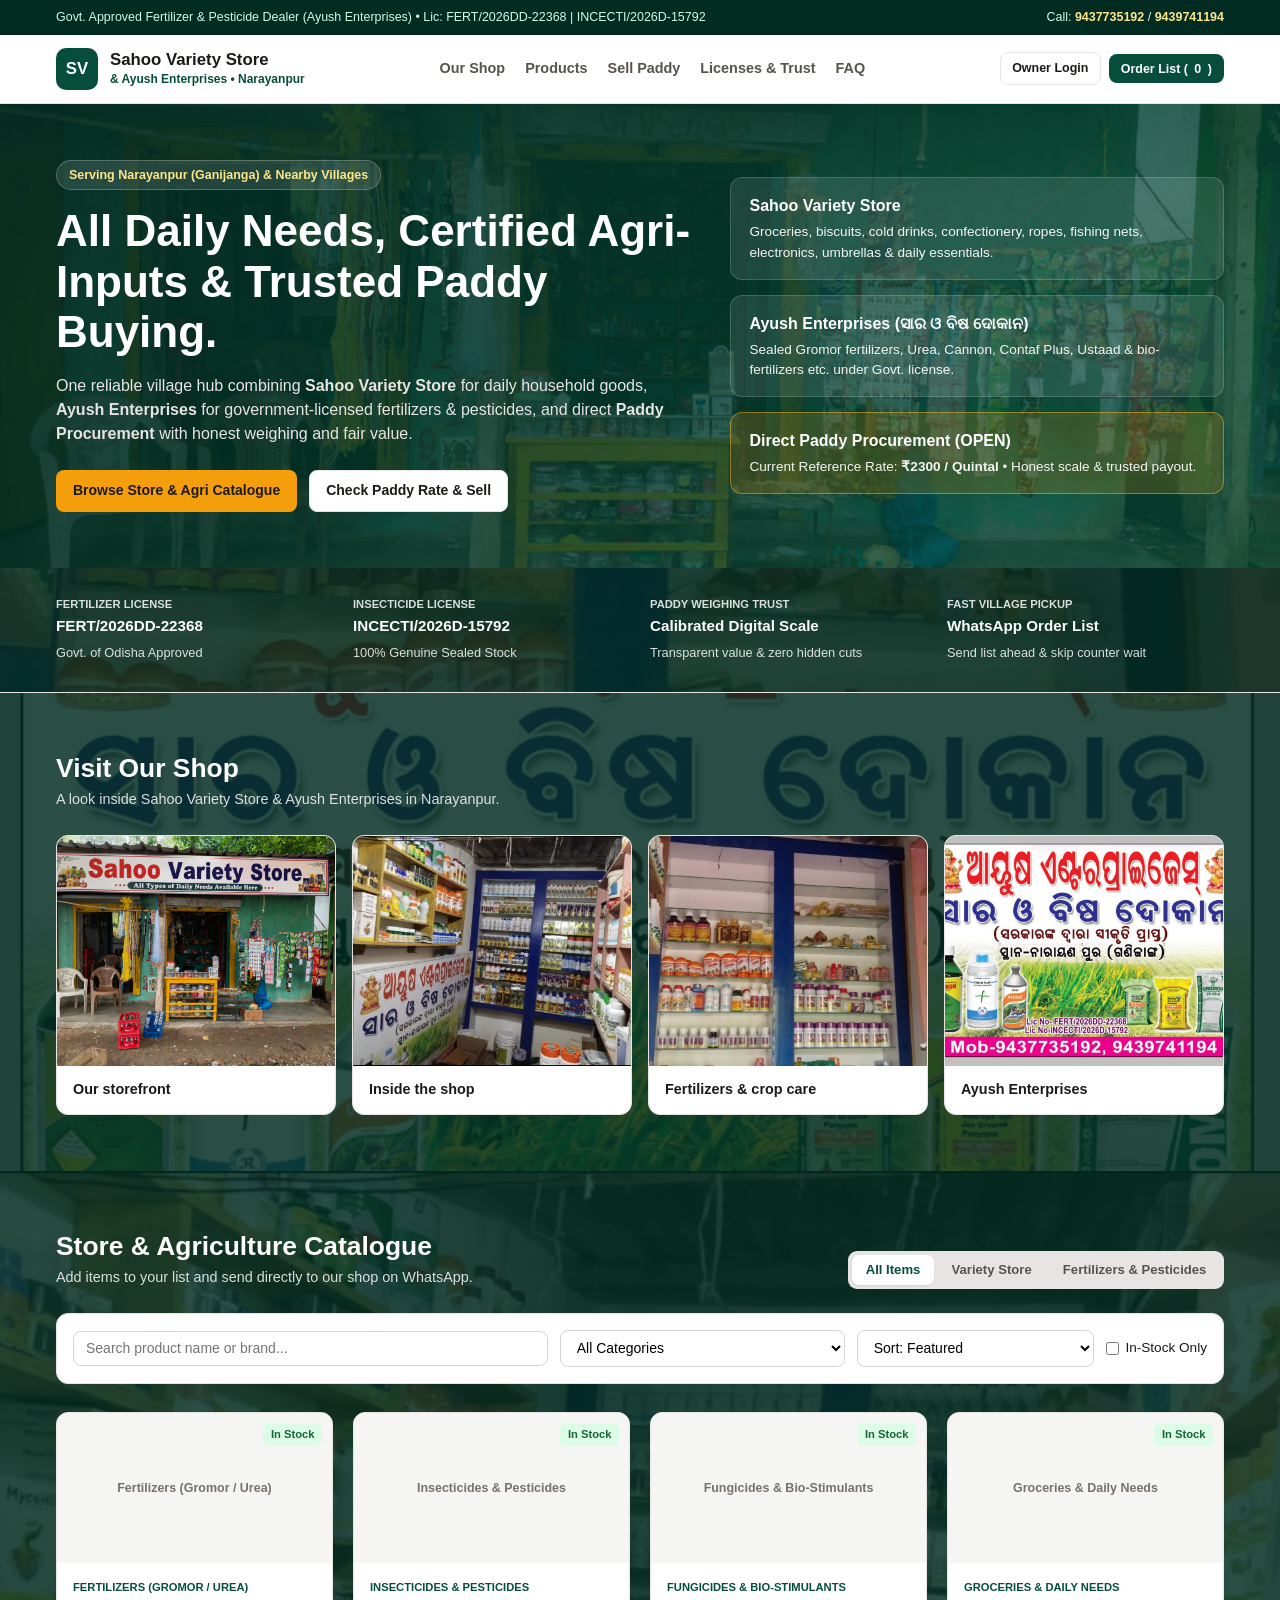
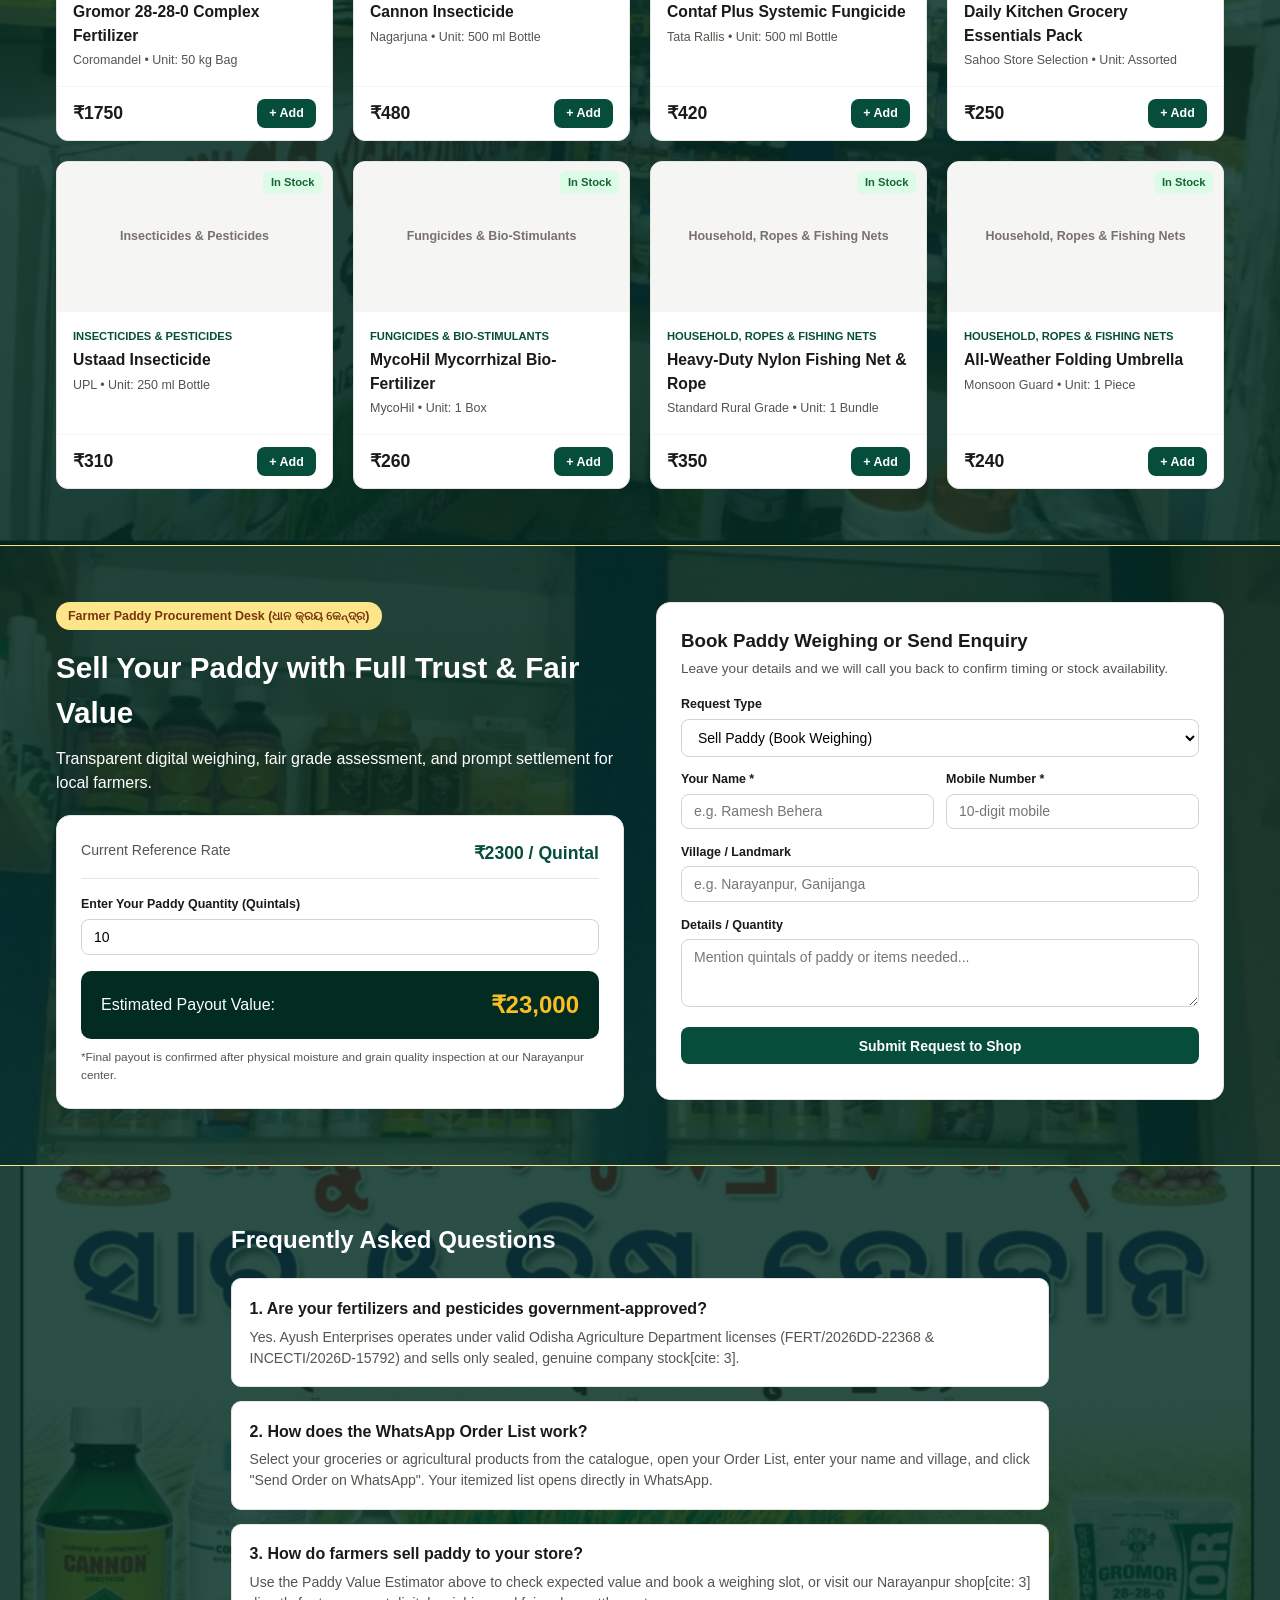
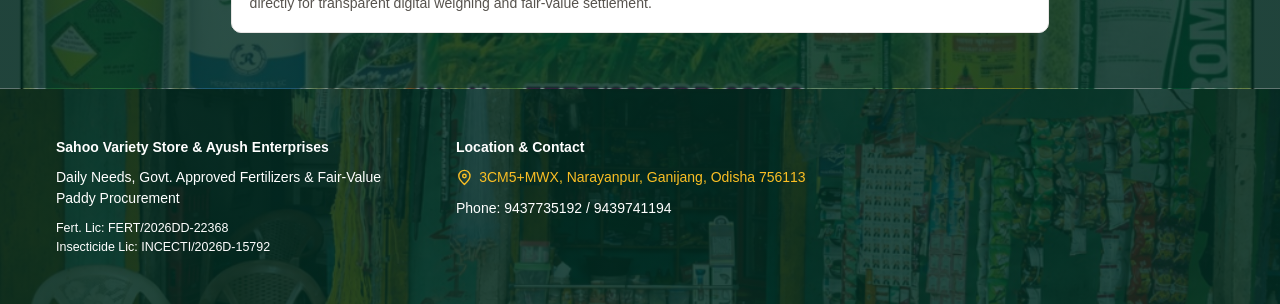
==== commit 1ef2fd2f: "Add files via upload" ====
--- a/index.html
+++ b/index.html
@@ -70,11 +70,11 @@
       <div class="pillar-cards">
         <div class="pillar-card">
           <h3>Sahoo Variety Store</h3>
-          <p>Groceries, biscuits, cold drinks, confectionery, ropes, fishing nets, umbrellas &amp; daily essentials.</p>
+          <p>Groceries, biscuits, cold drinks, confectionery, ropes, fishing nets, electronics, umbrellas &amp; daily essentials.</p>
         </div>
         <div class="pillar-card">
           <h3>Ayush Enterprises (ସାର ଓ ବିଷ ଦୋକାନ)</h3>
-          <p>Sealed Gromor fertilizers, Urea, Cannon, Contaf Plus, Ustaad &amp; bio-fertilizers under Govt. license.</p>
+          <p>Sealed Gromor fertilizers, Urea, Cannon, Contaf Plus, Ustaad &amp; bio-fertilizers etc.  under Govt. license.</p>
         </div>
         <div class="pillar-card highlight">
           <h3>Direct Paddy Procurement (<span id="heroPaddyStatus">OPEN</span>)</h3>
@@ -300,11 +300,6 @@
           </a>
         </p>
         <p style="margin-top:0.4rem;">Phone: <span id="footerPhones">9437735192 / 9439741194</span></p>
-      </div>
-      <div>
-        <h4>Store Management</h4>
-        <p style="margin-bottom:0.6rem;">Shop owner access to update product prices, stock availability, orders, and daily paddy rates.</p>
-        <a href="admin.html">Open Owner Admin Dashboard →</a>
       </div>
     </div>
   </footer>
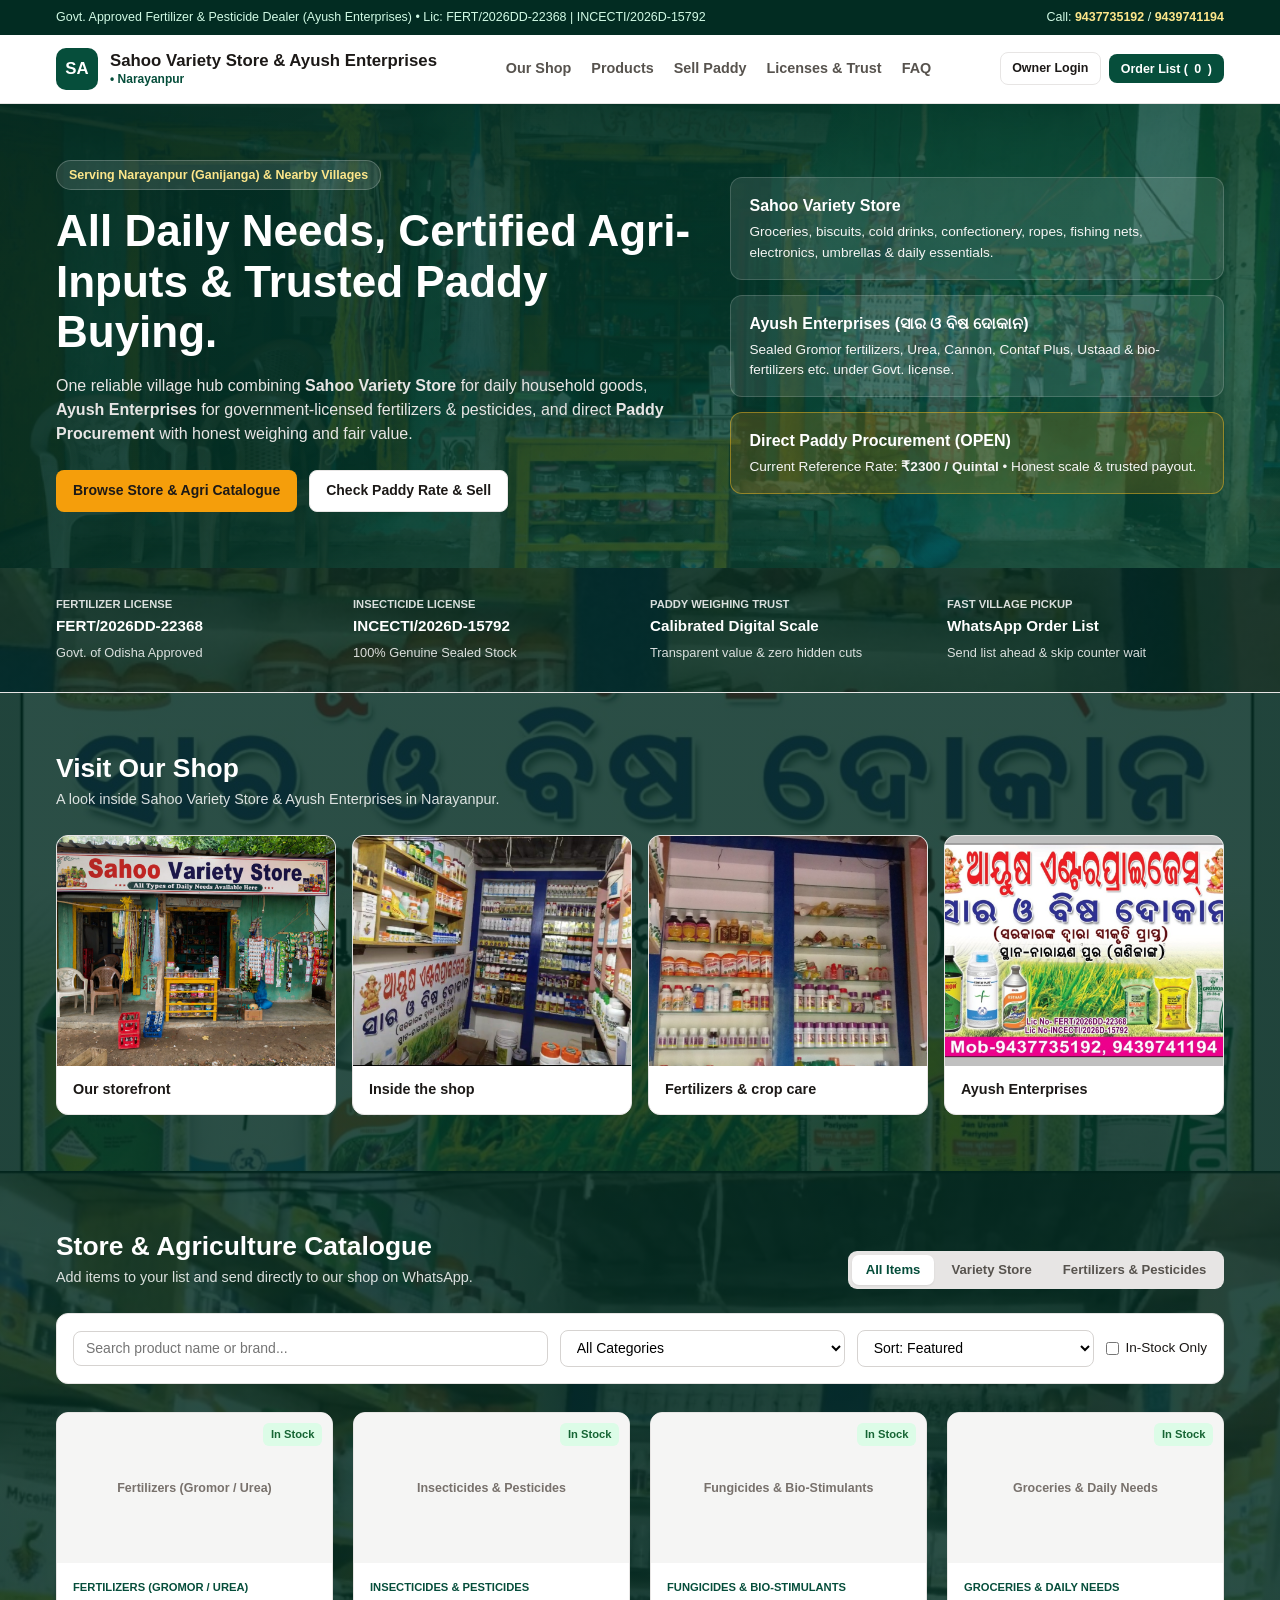
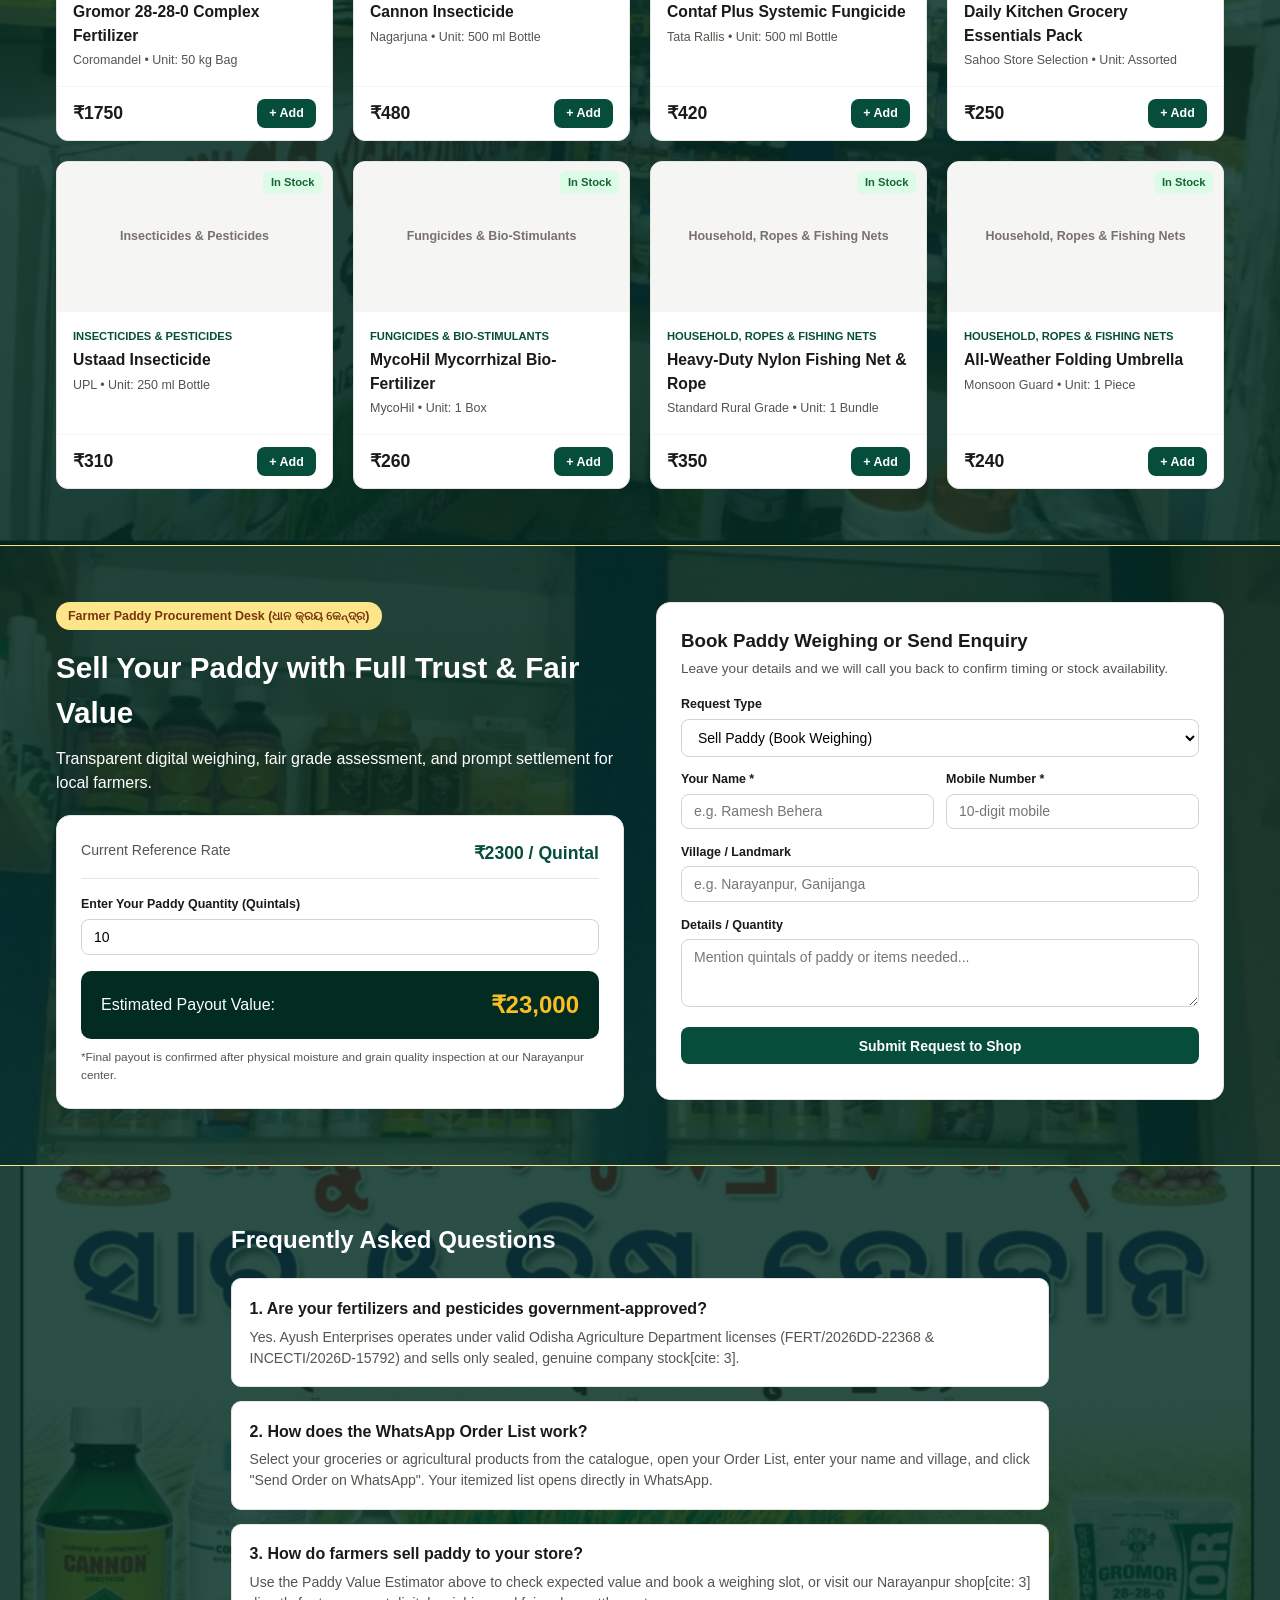
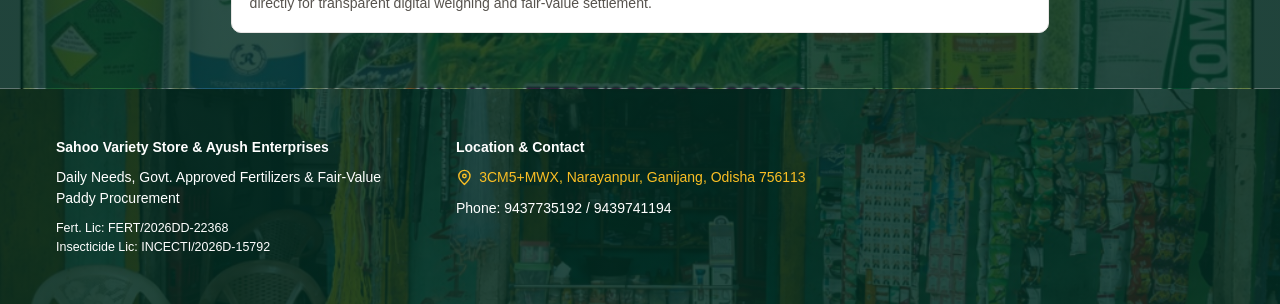
==== commit 72a73797: "Update index.html" ====
--- a/index.html
+++ b/index.html
@@ -26,10 +26,10 @@
   <header class="header">
     <div class="container header-inner">
       <a href="#" class="brand">
-        <div class="brand-badge">SV</div>
+        <div class="brand-badge">SA</div>
         <div>
-          <h1>Sahoo Variety Store</h1>
-          <p>&amp; Ayush Enterprises • Narayanpur</p>
+          <h1>Sahoo Variety Store
+          &amp; Ayush Enterprises <p>• Narayanpur</p><h1/>
         </div>
       </a>
 
@@ -648,4 +648,4 @@
     });
   </script>
 </body>
-</html>+</html>
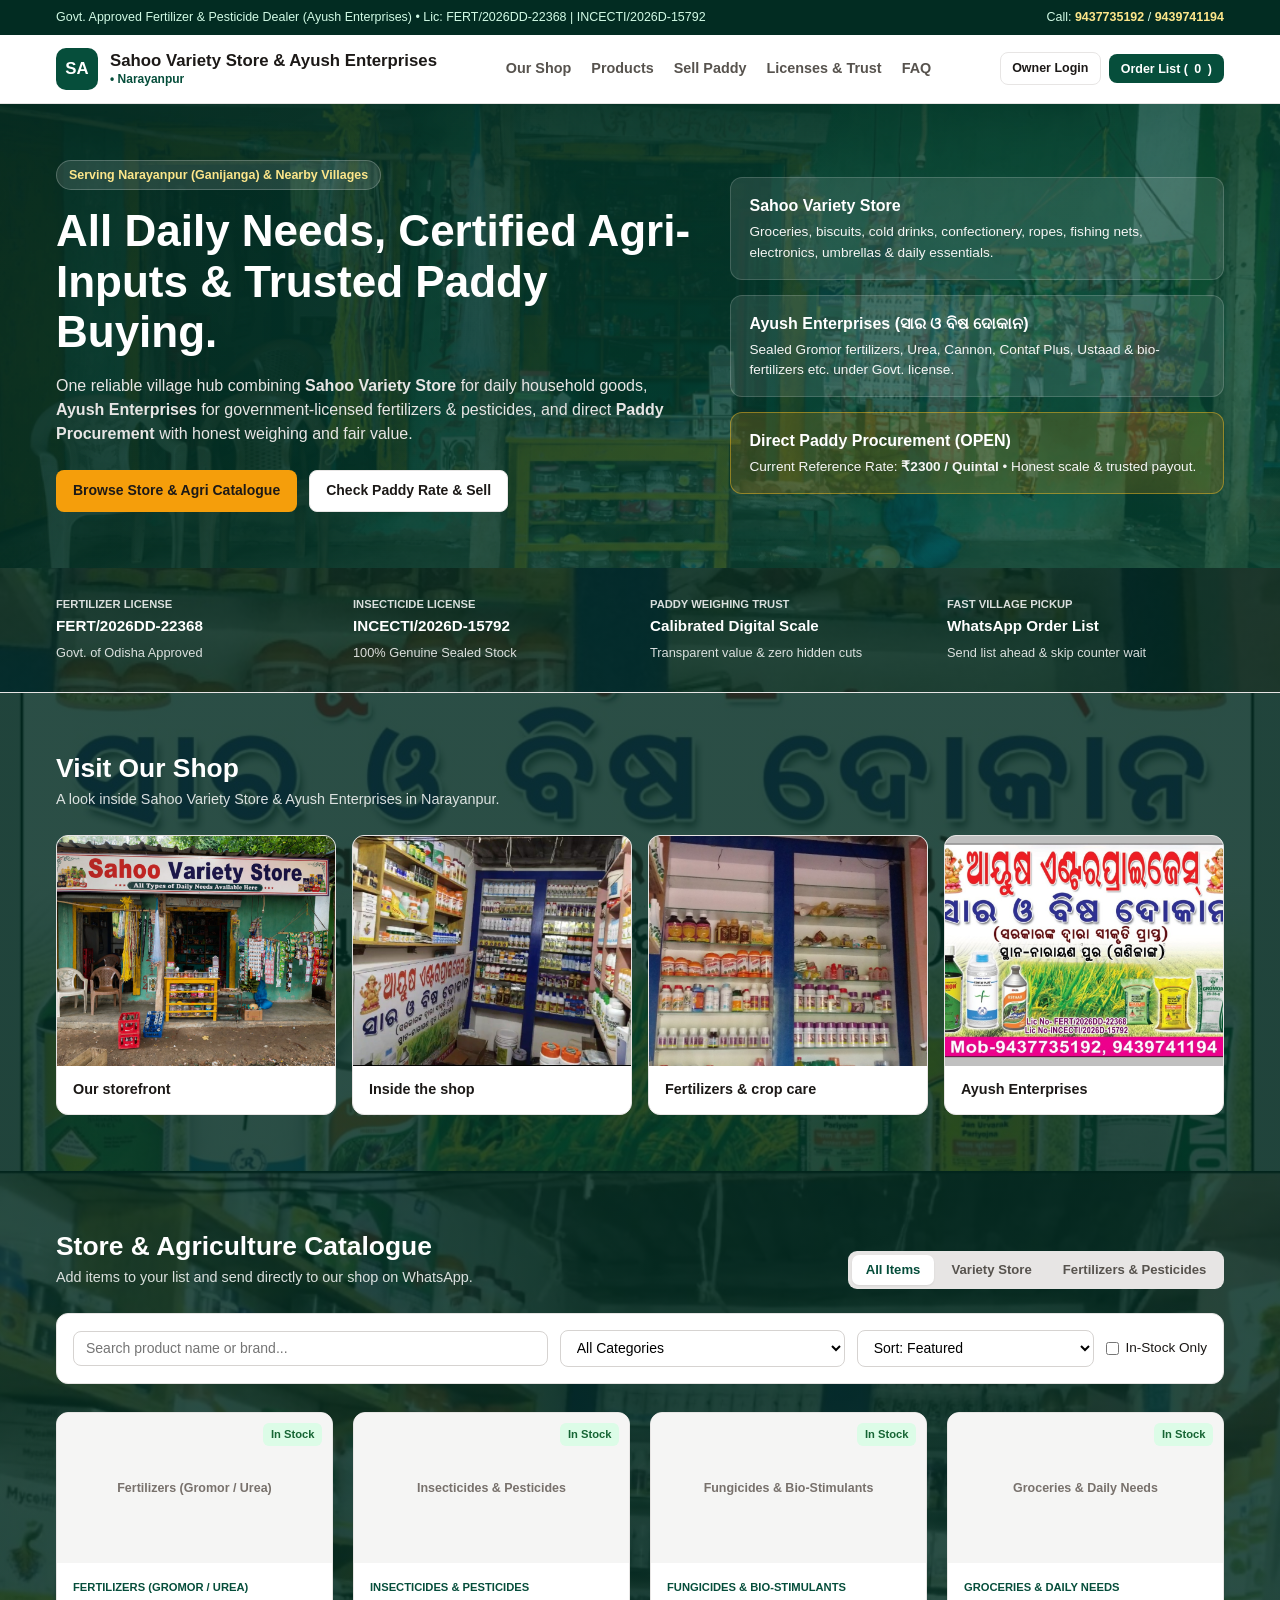
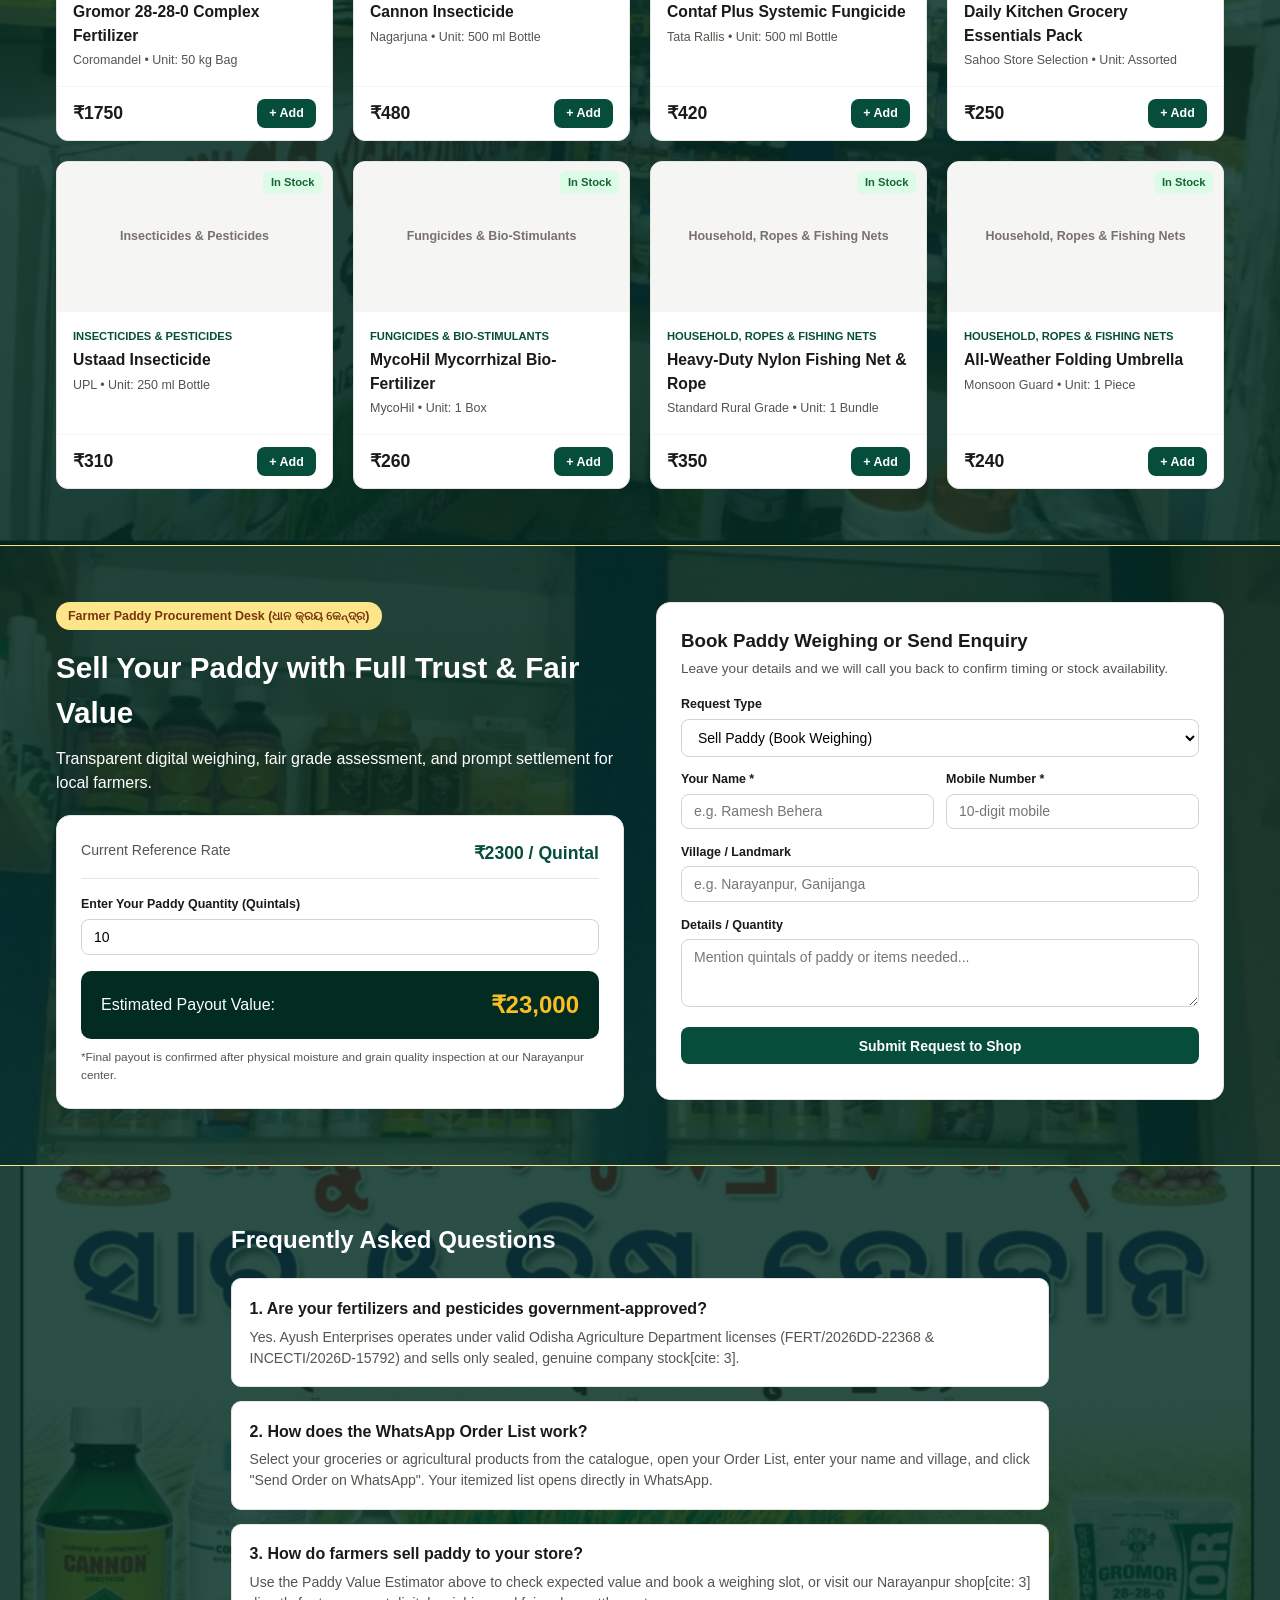
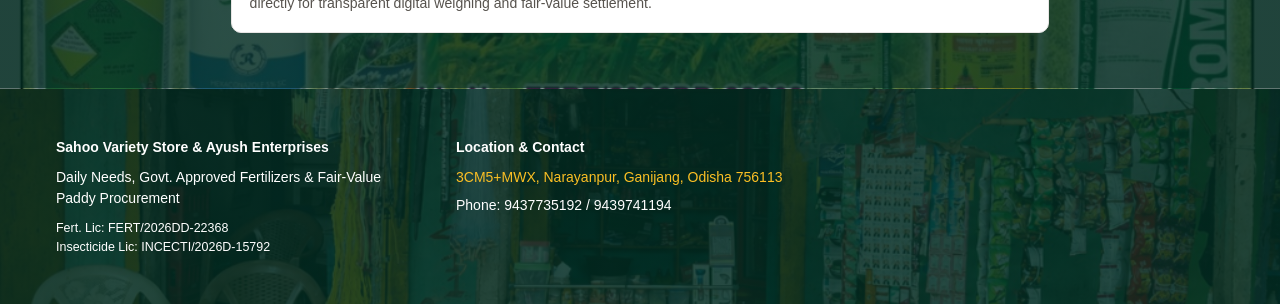
==== commit 9a297fd6: "unnecessary js file exist in html file removed from html file" ====
--- a/index.html
+++ b/index.html
@@ -354,298 +354,7 @@
     </div>
   </div>
 
-  <!-- Embedded Complete JavaScript -->
-  <script>
-    const STORAGE_KEYS = {
-      SETTINGS: 'svs_settings_v1',
-      CATEGORIES: 'svs_categories_v1',
-      PRODUCTS: 'svs_products_v1',
-      ORDERS: 'svs_orders_v1',
-      ENQUIRIES: 'svs_enquiries_v1'
-    };
-
-    const DEFAULT_SETTINGS = {
-      storeName: 'Sahoo Variety Store & Ayush Enterprises',
-      tagline: 'Daily Needs, Govt. Approved Fertilizers & Fair-Value Paddy Procurement',
-      address: '3CM5+MWX, Narayanpur, Ganijang, Odisha 756113',
-      phonePrimary: '9437735192',
-      phoneSecondary: '9439741194',
-      whatsappNumber: '919437735192',
-      fertLicense: 'FERT/2026DD-22368',
-      insecticideLicense: 'INCECTI/2026D-15792',
-      paddyRate: 2300,
-      paddyActive: true,
-      paddyNote: 'Transparent digital weighing, fair grade assessment, and prompt settlement for local farmers.'
-    };
-
-    const DEFAULT_CATEGORIES = [
-      { id: 'cat-1', name: 'Groceries & Daily Needs', division: 'variety_store' },
-      { id: 'cat-2', name: 'Snacks, Biscuits & Cold Drinks', division: 'variety_store' },
-      { id: 'cat-3', name: 'Household, Ropes & Fishing Nets', division: 'variety_store' },
-      { id: 'cat-4', name: 'Fertilizers (Gromor / Urea)', division: 'agri_inputs' },
-      { id: 'cat-5', name: 'Insecticides & Pesticides', division: 'agri_inputs' },
-      { id: 'cat-6', name: 'Fungicides & Bio-Stimulants', division: 'agri_inputs' }
-    ];
-
-    const DEFAULT_PRODUCTS = [
-      { id: 'p-1', categoryId: 'cat-4', name: 'Gromor 28-28-0 Complex Fertilizer', brand: 'Coromandel', unit: '50 kg Bag', price: 1750, inStock: true, featured: true, description: 'Balanced Nitrogen & Phosphate complex fertilizer for strong paddy root and tiller development.', image: '' },
-      { id: 'p-2', categoryId: 'cat-5', name: 'Cannon Insecticide', brand: 'Nagarjuna', unit: '500 ml Bottle', price: 480, inStock: true, featured: true, description: 'Effective broad-spectrum insecticide for stem borer and leaf folder control[cite: 3].', image: '' },
-      { id: 'p-3', categoryId: 'cat-6', name: 'Contaf Plus Systemic Fungicide', brand: 'Tata Rallis', unit: '500 ml Bottle', price: 420, inStock: true, featured: true, description: 'Trusted systemic fungicide for sheath blight and blast protection in paddy[cite: 3].', image: '' },
-      { id: 'p-4', categoryId: 'cat-5', name: 'Ustaad Insecticide', brand: 'UPL', unit: '250 ml Bottle', price: 310, inStock: true, featured: false, description: 'Fast-acting crop protection solution approved under Odisha agriculture standards[cite: 3].', image: '' },
-      { id: 'p-5', categoryId: 'cat-6', name: 'MycoHil Mycorrhizal Bio-Fertilizer', brand: 'MycoHil', unit: '1 Box', price: 260, inStock: true, featured: false, description: 'Enhances nutrient uptake and drought resilience in paddy and vegetable crops[cite: 4].', image: '' },
-      { id: 'p-6', categoryId: 'cat-1', name: 'Daily Kitchen Grocery Essentials Pack', brand: 'Sahoo Store Selection', unit: 'Assorted', price: 250, inStock: true, featured: true, description: 'Cooking oil, pulses, spices, tea, and everyday household staples available fresh[cite: 1].', image: '' },
-      { id: 'p-7', categoryId: 'cat-3', name: 'Heavy-Duty Nylon Fishing Net & Rope', brand: 'Standard Rural Grade', unit: '1 Bundle', price: 350, inStock: true, featured: false, description: 'Durable fishing nets and strong multipurpose nylon ropes stocked in-store[cite: 1].', image: '' },
-      { id: 'p-8', categoryId: 'cat-3', name: 'All-Weather Folding Umbrella', brand: 'Monsoon Guard', unit: '1 Piece', price: 240, inStock: true, featured: false, description: 'Sturdy wind-resistant umbrella for farm and daily travel.', image: '' }
-    ];
-
-    const StoreDB = {
-      getSettings() { const s = localStorage.getItem(STORAGE_KEYS.SETTINGS); return s ? JSON.parse(s) : { ...DEFAULT_SETTINGS }; },
-      getCategories() {
-        const s = localStorage.getItem(STORAGE_KEYS.CATEGORIES);
-        if (!s) { localStorage.setItem(STORAGE_KEYS.CATEGORIES, JSON.stringify(DEFAULT_CATEGORIES)); return [...DEFAULT_CATEGORIES]; }
-        return JSON.parse(s);
-      },
-      getProducts() {
-        const s = localStorage.getItem(STORAGE_KEYS.PRODUCTS);
-        if (!s) { localStorage.setItem(STORAGE_KEYS.PRODUCTS, JSON.stringify(DEFAULT_PRODUCTS)); return [...DEFAULT_PRODUCTS]; }
-        return JSON.parse(s);
-      },
-      getOrders() { return JSON.parse(localStorage.getItem(STORAGE_KEYS.ORDERS) || '[]'); },
-      saveOrders(l) { localStorage.setItem(STORAGE_KEYS.ORDERS, JSON.stringify(l)); },
-      getEnquiries() { return JSON.parse(localStorage.getItem(STORAGE_KEYS.ENQUIRIES) || '[]'); },
-      saveEnquiries(l) { localStorage.setItem(STORAGE_KEYS.ENQUIRIES, JSON.stringify(l)); }
-    };
-
-    document.addEventListener('DOMContentLoaded', () => {
-      const settings = StoreDB.getSettings();
-      const categories = StoreDB.getCategories();
-      const products = StoreDB.getProducts();
-
-      let activeDivision = 'all';
-      let cart = [];
-
-      document.getElementById('topFertLic').textContent = settings.fertLicense;
-      document.getElementById('topPestLic').textContent = settings.insecticideLicense;
-      document.getElementById('trustFertLic').textContent = settings.fertLicense;
-      document.getElementById('trustPestLic').textContent = settings.insecticideLicense;
-      document.getElementById('footFertLic').textContent = settings.fertLicense;
-      document.getElementById('footPestLic').textContent = settings.insecticideLicense;
-
-      document.getElementById('topPhone1').textContent = settings.phonePrimary;
-      document.getElementById('topPhone1').href = `tel:+91${settings.phonePrimary}`;
-      document.getElementById('topPhone2').textContent = settings.phoneSecondary;
-      document.getElementById('topPhone2').href = `tel:+91${settings.phoneSecondary}`;
-      document.getElementById('footerPhones').textContent = `${settings.phonePrimary} / ${settings.phoneSecondary}`;
-      document.getElementById('footerAddressText').textContent =
-        settings.address === 'Narayanpur (Ganijanga), Odisha' ? DEFAULT_SETTINGS.address : settings.address;
-      document.getElementById('footerTagline').textContent = settings.tagline;
-
-      document.getElementById('heroPaddyRate').textContent = settings.paddyRate;
-      document.getElementById('calcRateDisplay').textContent = settings.paddyRate;
-      document.getElementById('heroPaddyStatus').textContent = settings.paddyActive ? 'OPEN' : 'SEASONAL';
-      document.getElementById('paddyNoteText').textContent = settings.paddyNote;
-
-      const categoryFilter = document.getElementById('categoryFilter');
-      function populateCategories() {
-        categoryFilter.innerHTML = '<option value="all">All Categories</option>';
-        categories.filter(c => activeDivision === 'all' || c.division === activeDivision).forEach(c => {
-          const opt = document.createElement('option');
-          opt.value = c.id;
-          opt.textContent = c.name;
-          categoryFilter.appendChild(opt);
-        });
-      }
-      populateCategories();
-
-      const productGrid = document.getElementById('productGrid');
-      function renderProducts() {
-        const query = document.getElementById('searchInput').value.trim().toLowerCase();
-        const selectedCat = categoryFilter.value;
-        const sortMode = document.getElementById('sortFilter').value;
-        const inStockOnly = document.getElementById('inStockFilter').checked;
-        const catMap = Object.fromEntries(categories.map(c => [c.id, c]));
-
-        let filtered = products.filter(p => {
-          const cat = catMap[p.categoryId];
-          if (activeDivision !== 'all' && cat?.division !== activeDivision) return false;
-          if (selectedCat !== 'all' && p.categoryId !== selectedCat) return false;
-          if (inStockOnly && !p.inStock) return false;
-          if (query) {
-            const match = p.name.toLowerCase().includes(query) || (p.brand && p.brand.toLowerCase().includes(query));
-            if (!match) return false;
-          }
-          return true;
-        });
-
-        if (sortMode === 'price_asc') filtered.sort((a, b) => (a.price || 999999) - (b.price || 999999));
-        else if (sortMode === 'price_desc') filtered.sort((a, b) => (b.price || 0) - (a.price || 0));
-        else filtered.sort((a, b) => Number(b.featured) - Number(a.featured));
-
-        if (filtered.length === 0) {
-          productGrid.innerHTML = `<div class="card" style="grid-column:1/-1; text-align:center;"><p><strong>No matching items found.</strong></p></div>`;
-          return;
-        }
-
-        productGrid.innerHTML = filtered.map(p => {
-          const catName = catMap[p.categoryId]?.name || 'Store Item';
-          const thumbHtml = p.image ? `<img src="${p.image}" alt="${p.name}" />` : `<div class="product-thumb-placeholder">${catName}</div>`;
-          return `
-            <article class="product-card">
-              <div>
-                <div class="product-thumb" onclick="openProductModal('${p.id}')">
-                  ${thumbHtml}
-                  <span class="stock-badge ${p.inStock ? 'stock-in' : 'stock-out'}">${p.inStock ? 'In Stock' : 'Out of Stock'}</span>
-                </div>
-                <div class="product-body">
-                  <div class="product-cat">${catName}</div>
-                  <h3 class="product-title" onclick="openProductModal('${p.id}')">${p.name}</h3>
-                  <p class="product-meta">${p.brand ? p.brand + ' • ' : ''}Unit: ${p.unit}</p>
-                </div>
-              </div>
-              <div class="product-footer">
-                <span class="price">${p.price ? '₹' + p.price : 'Ask Rate'}</span>
-                <button class="btn btn-primary btn-sm" ${!p.inStock ? 'disabled' : ''} onclick="addToCart('${p.id}')">${p.inStock ? '+ Add' : 'Unavailable'}</button>
-              </div>
-            </article>
-          `;
-        }).join('');
-      }
-
-      document.querySelectorAll('#divisionTabs .tab-btn').forEach(btn => {
-        btn.addEventListener('click', () => {
-          document.querySelectorAll('#divisionTabs .tab-btn').forEach(b => b.classList.remove('active'));
-          btn.classList.add('active');
-          activeDivision = btn.dataset.division;
-          populateCategories();
-          renderProducts();
-        });
-      });
-
-      document.getElementById('searchInput').addEventListener('input', renderProducts);
-      categoryFilter.addEventListener('change', renderProducts);
-      document.getElementById('sortFilter').addEventListener('change', renderProducts);
-      document.getElementById('inStockFilter').addEventListener('change', renderProducts);
-
-      const productModal = document.getElementById('productModal');
-      window.openProductModal = function (id) {
-        const p = products.find(item => item.id === id);
-        if (!p) return;
-        const cat = categories.find(c => c.id === p.categoryId);
-        document.getElementById('modalCat').textContent = cat ? cat.name : 'Store Item';
-        document.getElementById('modalTitle').textContent = p.name;
-        document.getElementById('modalMeta').textContent = `${p.brand ? 'Brand: ' + p.brand + ' • ' : ''}Pack Size: ${p.unit}`;
-        document.getElementById('modalDesc').textContent = p.description || 'Available at Sahoo Variety Store & Ayush Enterprises.';
-        document.getElementById('modalPrice').textContent = p.price ? `₹${p.price}` : 'Confirm Rate at Store';
-        document.getElementById('modalImageWrap').innerHTML = p.image ? `<img src="${p.image}" alt="${p.name}" style="width:100%; height:200px; object-fit:cover; border-radius:10px;" />` : '';
-
-        const addBtn = document.getElementById('modalAddBtn');
-        addBtn.disabled = !p.inStock;
-        addBtn.textContent = p.inStock ? '+ Add to Order List' : 'Currently Out of Stock';
-        addBtn.onclick = () => { addToCart(p.id); productModal.classList.remove('open'); cartDrawer.classList.add('open'); };
-        productModal.classList.add('open');
-      };
-      document.getElementById('closeModalBtn').onclick = () => productModal.classList.remove('open');
-
-      const cartDrawer = document.getElementById('cartDrawer');
-      document.getElementById('openCartBtn').onclick = () => cartDrawer.classList.add('open');
-      document.getElementById('closeCartBtn').onclick = () => cartDrawer.classList.remove('open');
-
-      window.addToCart = function (id) {
-        const product = products.find(p => p.id === id);
-        if (!product || !product.inStock) return;
-        const existing = cart.find(c => c.product.id === id);
-        if (existing) existing.qty += 1;
-        else cart.push({ product, qty: 1 });
-        renderCart();
-      };
-
-      window.changeCartQty = function (id, delta) {
-        cart = cart.map(item => item.product.id === id ? { ...item, qty: item.qty + delta } : item).filter(item => item.qty > 0);
-        renderCart();
-      };
-
-      function renderCart() {
-        const totalCount = cart.reduce((sum, i) => sum + i.qty, 0);
-        const totalAmount = cart.reduce((sum, i) => sum + (i.product.price || 0) * i.qty, 0);
-        document.getElementById('cartBadge').textContent = totalCount;
-        document.getElementById('cartTotalDisplay').textContent = `₹${totalAmount.toFixed(2)}`;
-
-        const container = document.getElementById('cartItemsContainer');
-        if (cart.length === 0) {
-          container.innerHTML = '<p style="color:var(--muted); font-size:0.88rem; padding:2rem 0; text-align:center;">Your order list is empty.</p>';
-          return;
-        }
-        container.innerHTML = cart.map(item => `
-          <div class="cart-row">
-            <div>
-              <strong style="font-size:0.88rem;">${item.product.name}</strong>
-              <div style="font-size:0.75rem; color:var(--muted);">${item.product.unit} • ${item.product.price ? '₹' + item.product.price : 'Ask Rate'}</div>
-            </div>
-            <div class="qty-controls">
-              <button type="button" class="btn btn-outline btn-sm" onclick="changeCartQty('${item.product.id}', -1)">-</button>
-              <strong style="min-width:18px; text-align:center; font-size:0.85rem;">${item.qty}</strong>
-              <button type="button" class="btn btn-outline btn-sm" onclick="changeCartQty('${item.product.id}', 1)">+</button>
-            </div>
-          </div>
-        `).join('');
-      }
-
-      document.getElementById('checkoutForm').addEventListener('submit', e => {
-        e.preventDefault();
-        if (cart.length === 0) return;
-        const name = document.getElementById('orderCustName').value.trim();
-        const phone = document.getElementById('orderCustPhone').value.trim();
-        const village = document.getElementById('orderCustVillage').value.trim();
-        const totalAmount = cart.reduce((sum, i) => sum + (i.product.price || 0) * i.qty, 0);
-
-        const orders = StoreDB.getOrders();
-        orders.unshift({
-          id: 'ORD-' + Date.now().toString().slice(-5),
-          customerName: name, customerPhone: phone, village,
-          items: cart.map(c => ({ name: c.product.name, unit: c.product.unit, qty: c.qty, price: c.product.price })),
-          totalAmount, status: 'pending', createdAt: new Date().toLocaleString()
-        });
-        StoreDB.saveOrders(orders);
-
-        const lines = cart.map((c, idx) => `${idx + 1}. *${c.product.name}* (${c.product.unit}) x ${c.qty} = ${c.product.price ? '₹' + c.product.price * c.qty : 'Confirm Rate'}`);
-        const message = [`*New Order — ${settings.storeName}*`, `Customer: ${name}`, `Phone: ${phone}`, village ? `Village: ${village}` : '', `--------------------------`, ...lines, `--------------------------`, `*Estimated Total: ₹${totalAmount.toFixed(2)}*`, `Please confirm availability and pickup time.`].filter(Boolean).join('\n');
-        window.open(`https://wa.me/${settings.whatsappNumber}?text=${encodeURIComponent(message)}`, '_blank');
-      });
-
-      const quintalInput = document.getElementById('quintalInput');
-      function updatePaddyCalc() {
-        const q = parseFloat(quintalInput.value) || 0;
-        document.getElementById('estimatedPaddyValue').textContent = `₹${(q * settings.paddyRate).toLocaleString('en-IN')}`;
-      }
-      quintalInput.addEventListener('input', updatePaddyCalc);
-      updatePaddyCalc();
-
-      document.getElementById('enquiryForm').addEventListener('submit', e => {
-        e.preventDefault();
-        const type = document.getElementById('enqType').value;
-        const name = document.getElementById('enqName').value.trim();
-        const phone = document.getElementById('enqPhone').value.trim();
-        const village = document.getElementById('enqVillage').value.trim();
-        const msg = document.getElementById('enqMessage').value.trim();
-
-        const enquiries = StoreDB.getEnquiries();
-        enquiries.unshift({
-          id: 'ENQ-' + Date.now().toString().slice(-5),
-          type, name, phone, village,
-          message: msg || (type === 'paddy_sell' ? `Approx ${quintalInput.value} quintals paddy ready.` : 'Store enquiry'),
-          resolved: false, createdAt: new Date().toLocaleString()
-        });
-        StoreDB.saveEnquiries(enquiries);
-
-        e.target.reset();
-        const feedback = document.getElementById('enqFeedback');
-        feedback.style.color = 'var(--success)';
-        feedback.textContent = 'Thank you! Your request has been saved for the shop owner.';
-      });
-
-      renderProducts();
-      renderCart();
-    });
-  </script>
+  <script src="js/store-data.js"></script>
+   <script src="js/app.js"></script>
 </body>
-</html>
+</html>
